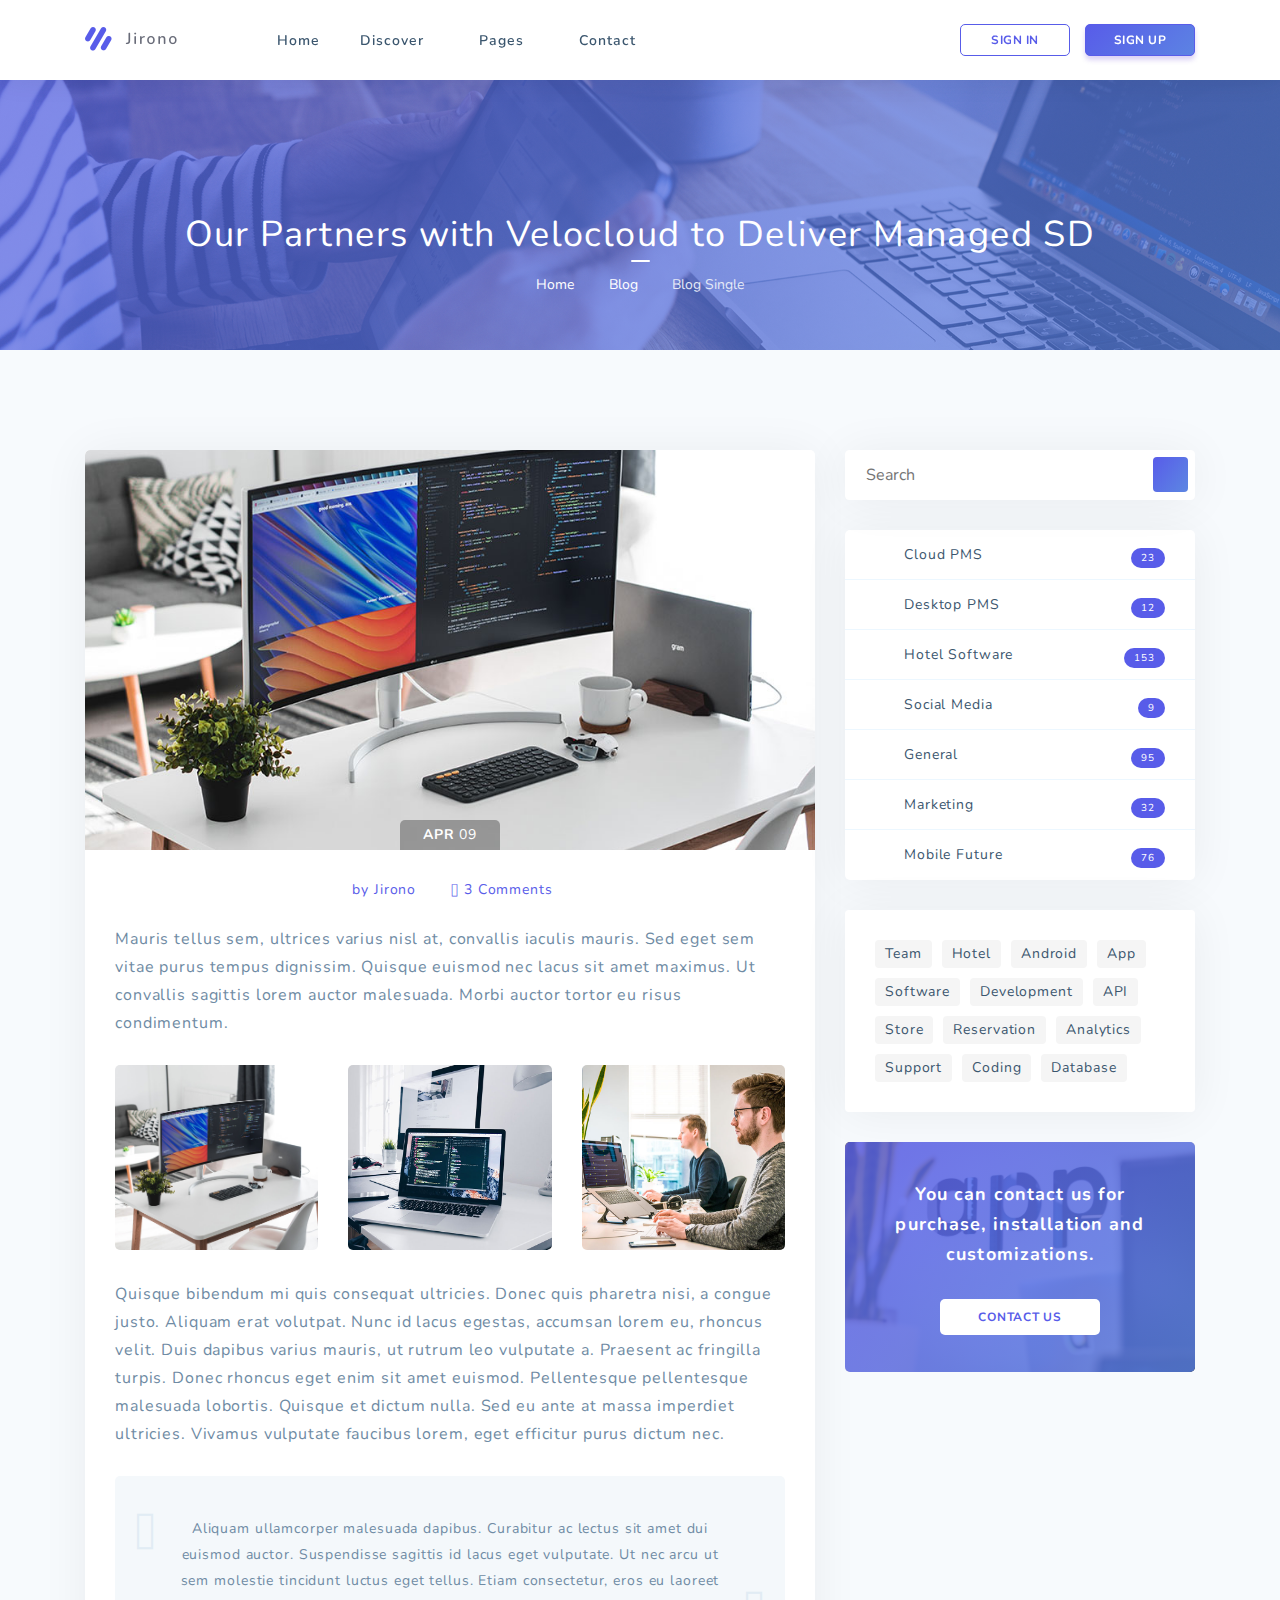
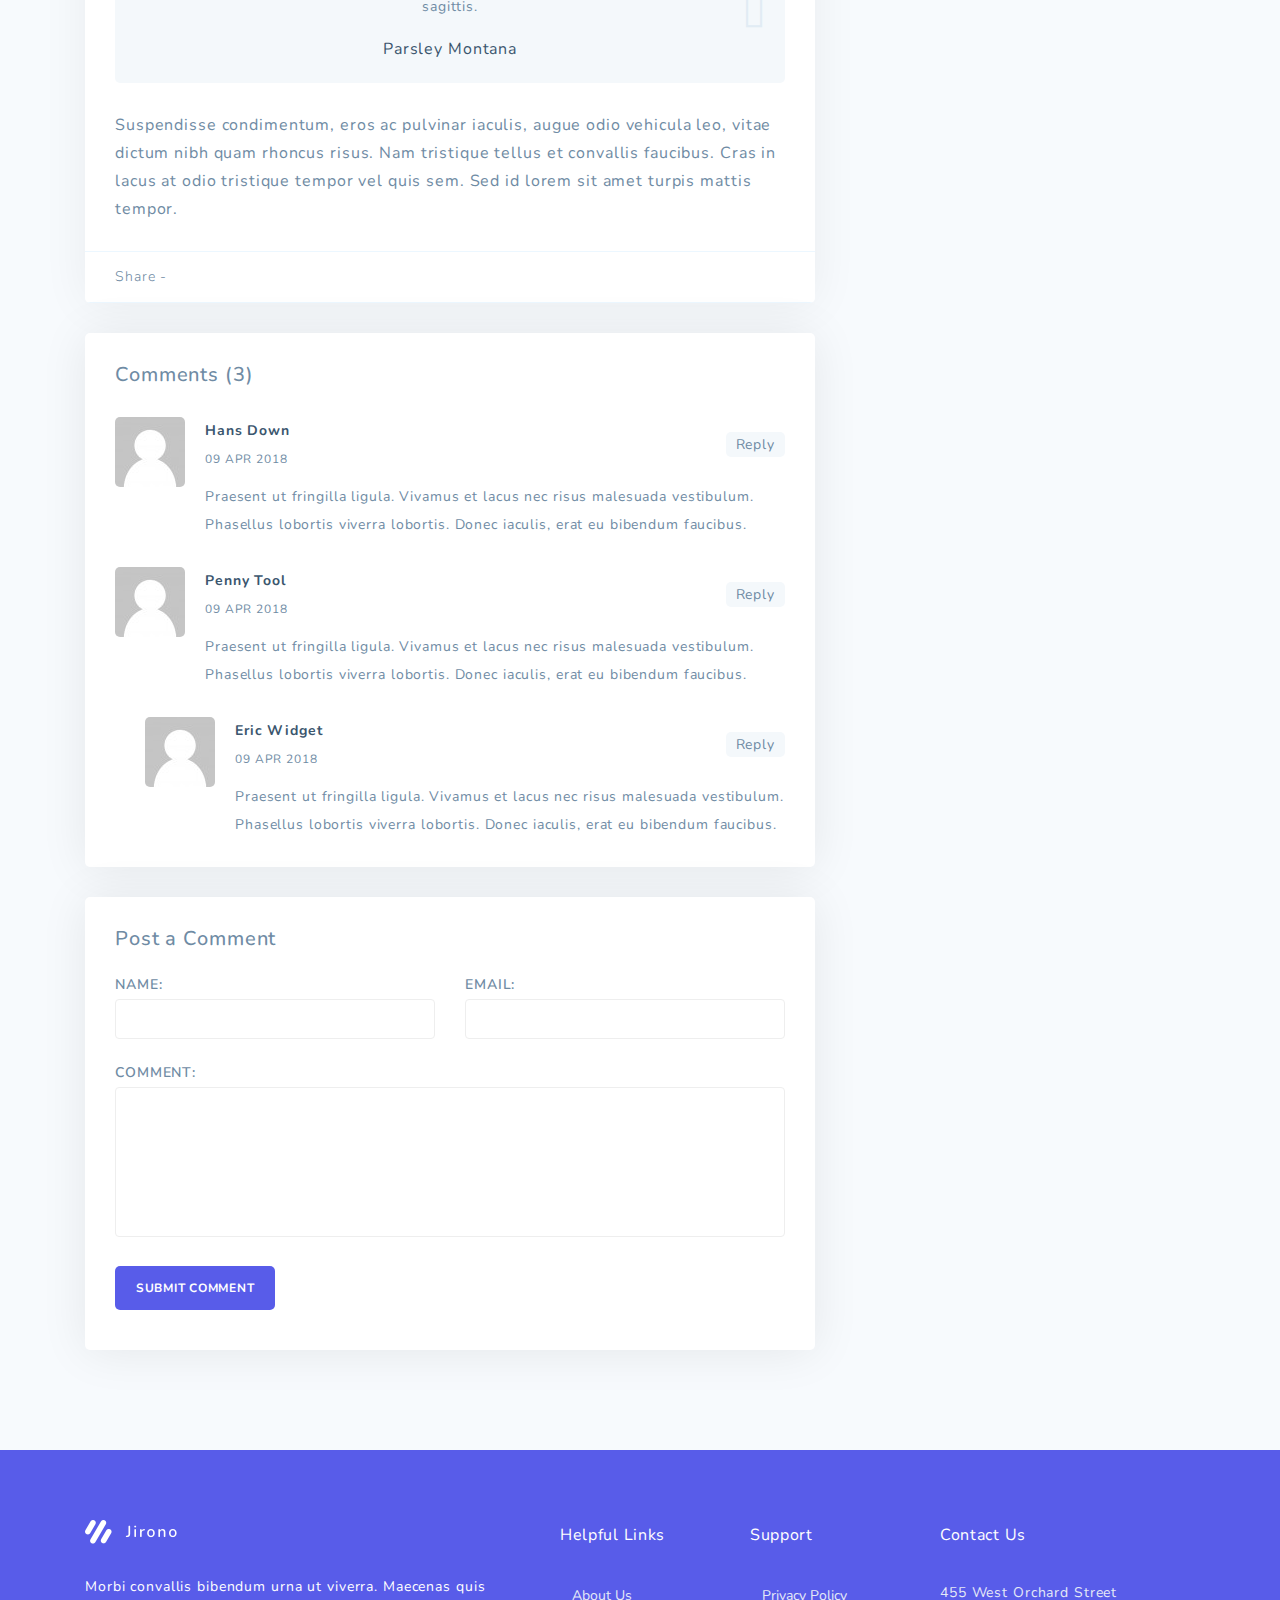
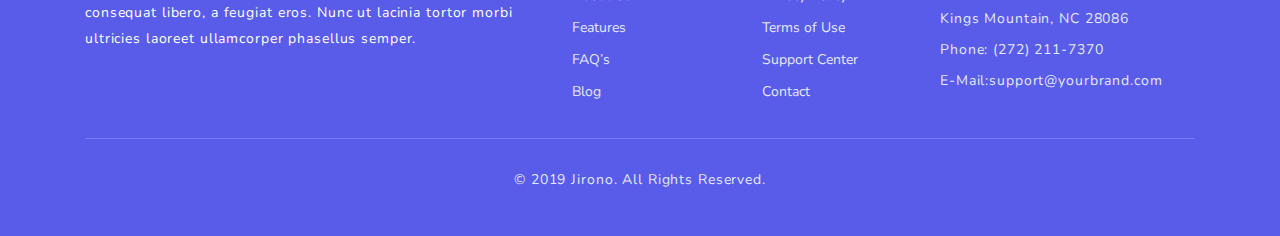
==== blue-blog-single.html @ 4f85d447 "some feauters completed" ====
<!DOCTYPE html>
<html lang="en">

<head>
    <meta charset="UTF-8">
    <meta http-equiv="X-UA-Compatible" content="IE=edge">
    <meta name="viewport" content="width=device-width, initial-scale=1">
    <title>Jirono - IT Solutions and Corporate Template</title>
    <link rel="icon" type="image/png" href="assets/images/head-icon.png">


    <!-- font-awesome -->
    <link rel="stylesheet" href="https://cdnjs.cloudflare.com/ajax/libs/font-awesome/6.2.0/css/all.min.css"
        integrity="sha512-xh6O/CkQoPOWDdYTDqeRdPCVd1SpvCA9XXcUnZS2FmJNp1coAFzvtCN9BmamE+4aHK8yyUHUSCcJHgXloTyT2A=="
        crossorigin="anonymous" referrerpolicy="no-referrer" />
    <!-- bootstrap -->
    <link rel="stylesheet" href="https://cdn.jsdelivr.net/npm/bootstrap@4.0.0/dist/css/bootstrap.min.css"
        integrity="sha384-Gn5384xqQ1aoWXA+058RXPxPg6fy4IWvTNh0E263XmFcJlSAwiGgFAW/dAiS6JXm" crossorigin="anonymous">
    <!-- mine css -->
    <link rel="stylesheet" href="./assets/css/blog-single.css">

</head>

<body>


    <!--  Header Area Start -->
    <header class="header-area header-white header-sticky">
        <div class="container">
            <div class="row">
                <div class="col-12">
                    <nav class="main-nav">
                        <a href="blue-index.html" class="logo">
                            <img src="assets/images/logo-blue.png">
                        </a>
                        <ul class="nav">
                            <li><a href="blue-index.html#welcome">Home</a></li>
                            <li class="submenu">
                                <a href="javascript:;">Discover</a>
                                <ul>
                                    <li><a href="blue-index.html#features">Features</a></li>
                                    <li><a href="blue-index.html#our-team">Our Team</a></li>
                                    <li><a href="blue-index.html#pricing-plans">Pricing Plans</a></li>
                                    <li><a href="blue-index.html#blog">Latests Blogs</a></li>
                                </ul>
                            </li>
                            <li class="submenu">
                                <a href="javascript:;">Pages</a>
                                <ul>
                                    <li><a href="blue-about.html">About Us</a></li>
                                    <li><a href="blue-features.html">Features</a></li>
                                    <li><a href="blue-faq.html">FAQ's</a></li>
                                    <li><a href="blue-blog.html">Blog</a></li>
                                </ul>
                            </li>
                            <li><a href="blue-contact.html">Contact</a></li>
                        </ul>
                        <a class="menu-trigger">
                            <span>Menu</span>
                        </a>
                        <ul class="header-buttons">
                            <li><a class="btn-nav-line" href="#">SIGN IN</a></li>
                            <li><a class="btn-nav-primary" href="#">SIGN UP</a></li>
                        </ul>

                    </nav>
                </div>
            </div>
        </div>
    </header>
    <!-- Header End -->

    <!-- page section start -->
    <section class="page">
        <div class="cover" data-image="assets/images/photos/parallax-cover.jpg"
            style="background-image: url(&quot;assets/images/photos/parallax-cover.jpg&quot;); background-size: cover; background-position: center center;">
            <div class="page-top">
                <div class="container">
                    <div class="row">
                        <div class="col-lg-12">
                            <h1>Our Partners with Velocloud to Deliver Managed SD</h1>
                        </div>
                        <div class="col-lg-12">
                            <ol class="breadcrumb">
                                <li><a href="blue-index.html">Home</a></li>
                                <li><a href="blue-blog.html">Blog</a></li>
                                <li class="active">Blog Single</li>
                            </ol>
                        </div>
                    </div>
                </div>
            </div>
        </div>

        <div class="page-bottom">
            <div class="container">
                <div class="row">
                    <div class="col-lg-8 col-md-12 col-sm-12">
                        <div class="blog-list">
                            <div class="row">
                                <div class="col-lg-12">
                                    <div class="blog-post-thumb big">
                                        <div class="img imgfix_top_container" style="overflow: hidden;">
                                            <div id="imgfix_wrapper_layer_0_0" class="imgfix_wrapper_layer"
                                                style="position: relative; padding: 0; margin: 0; width: 100%; height: 100%; overflow: hidden;">
                                                <img src="assets/images/photos/blog/1.jpg" class="imgfix_src_img"
                                                    style="opacity: 1;">
                                                <div class="date">
                                                    <strong>APR</strong>
                                                    <span>09</span>
                                                </div>
                                            </div>
                                        </div>
                                        <ul class="post-meta margin-bottom-20">
                                            <li><a href="#"><span class="icon fa fa-user"></span>by Jirono</a></li>
                                            <li><a href="#"><span class="icon fa fa-comment-o"></span>3 Comments </a>
                                            </li>
                                        </ul>
                                        <div class="text post-detail">
                                            <p>Mauris tellus sem, ultrices varius nisl at, convallis iaculis mauris. Sed
                                                eget sem vitae purus tempus dignissim. Quisque euismod nec lacus sit
                                                amet maximus. Ut convallis sagittis lorem auctor malesuada. Morbi auctor
                                                tortor eu risus condimentum.</p>

                                            <div class="row page-gallery-wrapper">
                                                <div class="col-lg-4 col-md-4 col-sm-12">
                                                    <a href="assets/images/photos/blog/1.jpg"
                                                        class="page-gallery imgfix_top_container"
                                                        title="Manage In One Place"
                                                        style="position: relative; overflow: hidden;">
                                                        <div id="imgfix_wrapper_layer_2_0" class="imgfix_wrapper_layer"
                                                            style="position: relative; padding: 0; margin: 0; width: 100%; height: 100%; overflow: hidden;">
                                                            <img src="assets/images/photos/blog/1.jpg"
                                                                class="imgfix_src_img" style="opacity: 1;">
                                                        </div>
                                                    </a>
                                                </div>
                                                <div class="col-lg-4 col-md-4 col-sm-12">
                                                    <a href="assets/images/photos/blog/2.jpg"
                                                        class="page-gallery imgfix_top_container"
                                                        title="Manage In One Place"
                                                        style="position: relative; overflow: hidden;">
                                                        <div id="imgfix_wrapper_layer_2_1" class="imgfix_wrapper_layer"
                                                            style="position: relative; padding: 0; margin: 0; width: 100%; height: 100%; overflow: hidden;">
                                                            <img src="assets/images/photos/blog/2.jpg"
                                                                class="imgfix_src_img" style="opacity: 1;">
                                                        </div>
                                                    </a>
                                                </div>
                                                <div class="col-lg-4 col-md-4 col-sm-12">
                                                    <a href="assets/images/photos/blog/3.jpg"
                                                        class="page-gallery imgfix_top_container"
                                                        title="Manage In One Place"
                                                        style="position: relative; overflow: hidden;">
                                                        <div id="imgfix_wrapper_layer_2_2" class="imgfix_wrapper_layer"
                                                            style="position: relative; padding: 0; margin: 0; width: 100%; height: 100%; overflow: hidden;">
                                                            <img src="assets/images/photos/blog/3.jpg"
                                                                class="imgfix_src_img" style="opacity: 1;">
                                                        </div>
                                                    </a>
                                                </div>
                                            </div>
                                            <p>Quisque bibendum mi quis consequat ultricies. Donec quis pharetra nisi, a
                                                congue justo. Aliquam erat volutpat. Nunc id lacus egestas, accumsan
                                                lorem eu, rhoncus velit. Duis dapibus varius mauris, ut rutrum leo
                                                vulputate a. Praesent ac fringilla turpis. Donec rhoncus eget enim sit
                                                amet euismod. Pellentesque pellentesque malesuada lobortis. Quisque et
                                                dictum nulla. Sed eu ante at massa imperdiet ultricies. Vivamus
                                                vulputate faucibus lorem, eget efficitur purus dictum nec.</p>
                                            <blockquote>
                                                <div class="text">
                                                    <p>Aliquam ullamcorper malesuada dapibus. Curabitur ac lectus sit
                                                        amet dui euismod auctor. Suspendisse sagittis id lacus eget
                                                        vulputate. Ut nec arcu ut sem molestie tincidunt luctus eget
                                                        tellus. Etiam consectetur, eros eu laoreet sagittis.</p>
                                                </div>
                                                <div class="author">Parsley Montana</div>
                                            </blockquote>
                                            <p>Suspendisse condimentum, eros ac pulvinar iaculis, augue odio vehicula
                                                leo, vitae dictum nibh quam rhoncus risus. Nam tristique tellus et
                                                convallis faucibus. Cras in lacus at odio tristique tempor vel quis sem.
                                                Sed id lorem sit amet turpis mattis tempor.</p>
                                        </div>

                                        <div class="post-footer">
                                            <span>Share - </span>
                                            <ul class="share">
                                                <li><a href="#"><i class="fa-brands fa-facebook-f"></i></a></li>
                                                <li><a href="#"><i class="fa-brands fa-twitter"></i></a></li>
                                                <li><a href="#"><i class="fa-brands fa-linkedin-in"></i></a></li>
                                                <li><a href="#"><i class="fa-brands fa-github"></i></a></li>
                                            </ul>
                                        </div>
                                    </div>
                                </div>

                                <div class="col-lg-12">
                                    <div class="section-comments">
                                        <h5 class="margin-bottom-30" id="comments-count">Comments (3)</h5>
                                        <ul id="comments-parnet">
                                            <li>
                                                <div class="avatar">
                                                    <img src="assets/images/photos/comment-avatar.png">
                                                </div>
                                                <div class="comment-content">
                                                    <div class="comment-by">
                                                        <strong>Hans Down</strong>
                                                        <span>09 APR 2018</span>
                                                        <a href="#" class="btn-reply"><i class="fa fa-reply"></i>
                                                            Reply</a>
                                                    </div>
                                                    <p>Praesent ut fringilla ligula. Vivamus et lacus nec risus
                                                        malesuada vestibulum. Phasellus lobortis viverra lobortis. Donec
                                                        iaculis, erat eu bibendum faucibus.</p>
                                                </div>
                                            </li>
                                            <li>
                                                <div class="avatar">
                                                    <img src="assets/images/photos/comment-avatar.png">
                                                </div>
                                                <div class="comment-content">
                                                    <div class="comment-by">
                                                        <strong>Penny Tool</strong>
                                                        <span>09 APR 2018</span>
                                                        <a href="#" class="btn-reply"><i class="fa fa-reply"></i>
                                                            Reply</a>
                                                    </div>
                                                    <p>Praesent ut fringilla ligula. Vivamus et lacus nec risus
                                                        malesuada vestibulum. Phasellus lobortis viverra lobortis. Donec
                                                        iaculis, erat eu bibendum faucibus.</p>
                                                </div>
                                                <ul>
                                                    <li>
                                                        <div class="avatar">
                                                            <img src="assets/images/photos/comment-avatar.png">
                                                        </div>
                                                        <div class="comment-content">
                                                            <div class="comment-by">
                                                                <strong>Eric Widget</strong>
                                                                <span>09 APR 2018</span>
                                                                <a href="#" class="btn-reply"><i
                                                                        class="fa fa-reply"></i> Reply</a>
                                                            </div>
                                                            <p>Praesent ut fringilla ligula. Vivamus et lacus nec risus
                                                                malesuada vestibulum. Phasellus lobortis viverra
                                                                lobortis. Donec iaculis, erat eu bibendum faucibus.</p>
                                                        </div>
                                                    </li>
                                                </ul>
                                            </li>
                                        </ul>
                                    </div>
                                </div>
                                <div class="col-lg-12">
                                    <div class="post-comment">
                                        <h5 class="margin-bottom-20">Post a Comment</h5>
                                        <div class="comment-form">
                                            <form>
                                                <div class="row">
                                                    <div class="col-lg-6 col-md-6 col-sm-12">
                                                        <div class="form-item">
                                                            <label for="f1">Name:</label>
                                                            <input type="text" id="f1">
                                                        </div>
                                                    </div>
                                                    <div class="col-lg-6 col-md-6 col-sm-12">
                                                        <div class="form-item">
                                                            <label for="f2">Email:</label>
                                                            <input type="text" id="f2">
                                                        </div>
                                                    </div>
                                                    <div class="col-lg-12">
                                                        <div class="form-item">
                                                            <label for="f3">Comment:</label>
                                                            <textarea id="f3"></textarea>
                                                        </div>
                                                    </div>
                                                    <div class="col-lg-12">
                                                        <button class="btn-primary-line" id="submit-comment">Submit
                                                            Comment</button>
                                                    </div>
                                                </div>
                                            </form>
                                        </div>
                                    </div>
                                </div>
                            </div>
                        </div>
                    </div>
                    <div class="col-lg-4 col-md-12 col-sm-12">
                        <aside class="default-aside">
                            <div class="sidebar">
                                <div class="search-widget">
                                    <div class="search">
                                        <form>
                                            <input type="text" placeholder="Search">
                                            <button type="submit"><i class="fa fa-search"></i></button>
                                        </form>
                                    </div>
                                </div>
                                <ul>
                                    <li><a href="#">Cloud PMS <span>23</span></a></li>
                                    <li><a href="#">Desktop PMS <span>12</span></a></li>
                                    <li><a href="#">Hotel Software <span>153</span></a></li>
                                    <li><a href="#">Social Media <span>9</span></a></li>
                                    <li><a href="#">General <span>95</span></a></li>
                                    <li><a href="#">Marketing <span>32</span></a></li>
                                    <li><a href="#">Mobile Future <span>76</span></a></li>
                                </ul>

                                <div class="widget-tags">
                                    <a href="#">Team</a>
                                    <a href="#">Hotel</a>
                                    <a href="#">Android</a>
                                    <a href="#">App</a>
                                    <a href="#">Software</a>
                                    <a href="#">Development</a>
                                    <a href="#">API</a>
                                    <a href="#">Store</a>
                                    <a href="#">Reservation</a>
                                    <a href="#">Analytics</a>
                                    <a href="#">Support</a>
                                    <a href="#">Coding</a>
                                    <a href="#">Database</a>
                                </div>

                                <div class="box imgfix_top_container" style="overflow: hidden;">
                                    <div id="imgfix_wrapper_layer_1_0" class="imgfix_wrapper_layer"
                                        style="position: relative; padding: 0; margin: 0; width: 100%; height: 100%; overflow: hidden;">
                                        <img src="assets/images/photos/about/1.jpg" class="imgfix_src_img"
                                            style="opacity: 1;">
                                        <div class="hovered align-self-center">
                                            <p>You can contact us for purchase, installation and customizations. </p>
                                            <a href="#" class="btn-white-line">Contact Us</a>
                                        </div>
                                    </div>
                                </div>
                            </div>
                        </aside>
                    </div>
                </div>
            </div>
        </div>
    </section>
    <!-- page section end -->



    <!-- Footer Start -->
    <footer>
        <div class="container">
            <div class="row">
                <div class="col-lg-5 col-md-12 col-sm-12">
                    <img src="assets/images/logo-white.png" class="logo">
                    <div class="text">Morbi convallis bibendum urna ut viverra. Maecenas quis consequat libero, a
                        feugiat eros. Nunc ut lacinia tortor morbi ultricies laoreet ullamcorper phasellus semper.</div>
                </div>
                <div class="col-lg-2 col-md-4 col-sm-6 col-6">
                    <h5>Helpful Links</h5>
                    <ul class="footer-nav">
                        <li><a href="#"><i class="fa fa-angle-right"></i><span>About Us</span></a></li>
                        <li><a href="#"><i class="fa fa-angle-right"></i><span>Features</span></a></li>
                        <li><a href="#"><i class="fa fa-angle-right"></i><span>FAQ’s</span></a></li>
                        <li><a href="#"><i class="fa fa-angle-right"></i><span>Blog</span></a></li>
                    </ul>
                </div>
                <div class="col-lg-2 col-md-4 col-sm-6 col-6">
                    <h5>Support</h5>
                    <ul class="footer-nav">
                        <li><a href="#"><i class="fa fa-angle-right"></i><span>Privacy Policy</span></a></li>
                        <li><a href="#"><i class="fa fa-angle-right"></i><span>Terms of Use</span></a></li>
                        <li><a href="#"><i class="fa fa-angle-right"></i><span>Support Center</span></a></li>
                        <li><a href="#"><i class="fa fa-angle-right"></i><span>Contact</span></a></li>
                    </ul>
                </div>
                <div class="col-lg-3 col-md-4 col-sm-12">
                    <h5>Contact Us</h5>
                    <div class="address">
                        <p>455 West Orchard Street<br>Kings Mountain, NC 28086</p>
                        <p>Phone: (272) 211-7370</p>
                        <p><span>E-Mail:</span><a href="#">support@yourbrand.com</a></p>
                        <ul class="social">
                            <li><a href="#"><i class="fa-brands fa-square-facebook"></i></a></li>
                            <li><a href="#"><i class="fa-brands fa-square-twitter"></i></a></li>
                            <li><a href="#"><i class="fa-brands fa-linkedin"></i></a></li>
                            <li><a href="#"><i class="fa-brands fa-square-google-plus"></i></a></li>
                            <li><a href="#"><i class="fa-brands fa-square-github"></i></a></li>
                        </ul>
                    </div>
                </div>
            </div>
            <div class="row">
                <div class="col-lg-12">
                    <p class="copyright">© 2019 Jirono. All Rights Reserved.</p>
                </div>
            </div>
        </div>
    </footer>
    <!--  Footer End  -->




    <!-- scripts -->
    <script src="https://code.jquery.com/jquery-3.6.1.min.js"
        integrity="sha256-o88AwQnZB+VDvE9tvIXrMQaPlFFSUTR+nldQm1LuPXQ=" crossorigin="anonymous"></script>
    <script src="./assets/js/blog.js"></script>
</body>

</html>
---- assets/css/blog-single.css ----
@import url("https://fonts.googleapis.com/css?family=Nunito:300,400,600,700&subset=latin-ext");
#imgfix_wrapper_layer_0_0 .imgfix_src_img {
  left: -999999px;
  right: -999999px;
  top: -999999px;
  bottom: -999999px;
  z-index: 0;
  width: 731px;
  height: 706px;
  max-width: auto !important;
  min-width: auto !important;
  position: absolute;
  margin: auto;
  -webkit-transition: all 0.4s;
  transition: all 0.4s;
  -webkit-transform: scale(1);
  transform: scale(1);
}

#imgfix_wrapper_layer_0_0:hover .imgfix_src_img {
  -webkit-transform: scale(1);
  transform: scale(1);
}

#imgfix_wrapper_layer_1_0 .imgfix_src_img {
  left: -999999px;
  right: -999999px;
  top: -999999px;
  bottom: -999999px;
  z-index: 0;
  width: 351px;
  height: 234px;
  max-width: auto !important;
  min-width: auto !important;
  position: absolute;
  margin: auto;
  -webkit-transition: all 0.4s;
  transition: all 0.4s;
  -webkit-transform: scale(1);
  transform: scale(1);
}

#imgfix_wrapper_layer_1_0:hover .imgfix_src_img {
  -webkit-transform: scale(1);
  transform: scale(1);
}

#imgfix_wrapper_layer_2_0 .imgfix_src_img {
  left: -999999px;
  right: -999999px;
  top: -999999px;
  bottom: -999999px;
  z-index: 0;
  width: 204px;
  height: 196px;
  max-width: auto !important;
  min-width: auto !important;
  position: absolute;
  margin: auto;
  -webkit-transition: all 0.4s;
  transition: all 0.4s;
  -webkit-transform: scale(1);
  transform: scale(1);
}

#imgfix_wrapper_layer_2_0:hover .imgfix_src_img {
  -webkit-transform: scale(1.1);
  transform: scale(1.1);
}

#imgfix_wrapper_layer_2_1 .imgfix_src_img {
  left: -999999px;
  right: -999999px;
  top: -999999px;
  bottom: -999999px;
  z-index: 0;
  width: 272px;
  height: 186px;
  max-width: auto !important;
  min-width: auto !important;
  position: absolute;
  margin: auto;
  -webkit-transition: all 0.4s;
  transition: all 0.4s;
  -webkit-transform: scale(1);
  transform: scale(1);
}

#imgfix_wrapper_layer_2_1:hover .imgfix_src_img {
  -webkit-transform: scale(1.1);
  transform: scale(1.1);
}

#imgfix_wrapper_layer_2_2 .imgfix_src_img {
  left: -999999px;
  right: -999999px;
  top: -999999px;
  bottom: -999999px;
  z-index: 0;
  width: 272px;
  height: 186px;
  max-width: auto !important;
  min-width: auto !important;
  position: absolute;
  margin: auto;
  -webkit-transition: all 0.4s;
  transition: all 0.4s;
  -webkit-transform: scale(1);
  transform: scale(1);
}

#imgfix_wrapper_layer_2_2:hover .imgfix_src_img {
  -webkit-transform: scale(1.1);
  transform: scale(1.1);
}

* {
  margin: 0;
  padding: 0;
  border: 0;
  outline: 0;
}

.clearfix:after {
  content: ".";
  display: block;
  clear: both;
  visibility: hidden;
  line-height: 0;
  height: 0;
}

.clearfix {
  display: inline-block;
}

html[xmlns] .clearfix {
  display: block;
}

* html .clearfix {
  height: 1%;
}

ul,
li {
  padding: 0;
  margin: 0;
  list-style: none;
}

header,
nav,
section,
article,
aside,
footer,
hgroup {
  display: block;
}

* {
  -webkit-box-sizing: border-box;
          box-sizing: border-box;
}

html,
body {
  font-family: "Nunito", sans-serif;
  font-weight: 400;
  background-color: #fff;
  font-size: 16px;
  -ms-text-size-adjust: 100%;
  -webkit-font-smoothing: antialiased;
  -moz-osx-font-smoothing: grayscale;
}

a {
  text-decoration: none !important;
}

h1,
h2,
h3,
h4,
h5,
h6 {
  margin-top: 0px;
  margin-bottom: 0px;
}

ul {
  margin-bottom: 0px;
}

html,
body {
  background: #fff;
  color: #6F8BA4;
  font-family: "Nunito", sans-serif;
}

::-moz-selection {
  background: #585CE9;
  color: #fff;
}

::selection {
  background: #585CE9;
  color: #fff;
}

::-moz-selection {
  background: #585CE9;
  color: #fff;
}

.section {
  padding-top: 100px;
  padding-bottom: 70px;
}

.section.colored {
  background: #F7FAFD;
}

.section.white {
  background: #fff;
}

.white-bg {
  background: #fff;
}

.left-heading.light .section-title {
  color: #ffffff;
}

.left-heading .section-title {
  font-weight: 400;
  font-size: 28px;
  color: #3B566E;
  letter-spacing: 1.75px;
  height: 45px;
  margin-bottom: 10px;
  position: relative;
}

.center-heading {
  text-align: center;
}

.center-heading .section-title {
  font-weight: 400;
  font-size: 28px;
  color: #3B566E;
  letter-spacing: 1.75px;
  line-height: 38px;
  margin-bottom: 20px;
}

.center-heading.colored .section-title {
  color: #ffffff;
}

.center-text {
  text-align: center;
  font-weight: 400;
  font-size: 16px;
  color: #6F8BA4;
  line-height: 28px;
  letter-spacing: 1px;
  margin-bottom: 50px;
}

.center-text.colored {
  color: #E5E9F7;
}

.center-text p {
  margin-bottom: 30px;
}

.left-text {
  font-weight: 400;
  font-size: 16px;
  color: #6F8BA4;
  line-height: 28px;
  letter-spacing: 1px;
}

.left-text.light {
  color: #E5E9F7;
}

.left-text p {
  margin-bottom: 30px;
}

.left-text p.dark {
  color: #3B566E;
}

.padding-bottom-top-60 {
  padding-top: 60px !important;
  padding-bottom: 60px !important;
}

.padding-bottom-80 {
  padding-bottom: 80px !important;
}

.border-bottom {
  border-bottom: 1px solid #F5F5F5 !important;
}

.align-self-center {
  -ms-flex-item-align: center !important;
  -ms-grid-row-align: center !important;
      align-self: center !important;
}

.align-self-bottom {
  -ms-flex-item-align: flex-end !important;
  align-self: flex-end !important;
}

.btn-primary-line {
  width: 160px;
  margin: auto;
  display: inline-block;
  height: 44px;
  line-height: 44px;
  text-align: center;
  border: none;
  border-radius: 5px;
  background: #585CE9;
  margin-bottom: 40px;
  font-weight: 700;
  font-size: 12px;
  color: #fff;
  letter-spacing: 0.75px;
  text-transform: uppercase;
  -webkit-transition: all 0.3s ease 0s;
  transition: all 0.3s ease 0s;
  outline: none !important;
  cursor: pointer;
  position: relative;
}

.btn-primary-line:hover {
  background: #4146e6;
  color: #fff;
}

.btn-white-line {
  width: 160px;
  margin: auto;
  display: inline-block;
  height: 44px;
  line-height: 45px;
  text-align: center;
  border-radius: 5px;
  background: #fff;
  margin-bottom: 40px;
  font-weight: 700;
  font-size: 12px;
  color: #585CE9;
  letter-spacing: 0.75px;
  text-transform: uppercase;
  -webkit-transition: all 0.3s ease 0s;
  transition: all 0.3s ease 0s;
  outline: none !important;
  cursor: pointer;
  position: relative;
}

.btn-white-line:hover {
  background: #F7FAFD;
}

.btn-home {
  width: 100%;
  margin: auto;
  display: inline-block;
  height: 40px;
  line-height: 40px;
  -webkit-box-shadow: 0 2px 48px 0 rgba(0, 0, 0, 0.08);
          box-shadow: 0 2px 48px 0 rgba(0, 0, 0, 0.08);
  border-radius: 5px;
  background: #fff;
  margin-bottom: 20px;
  font-weight: 400;
  font-size: 14px;
  letter-spacing: 0.88px;
  outline: none !important;
  cursor: pointer;
  position: relative;
  overflow: hidden;
}

.btn-home:after {
  content: '';
  position: absolute;
  width: 150px;
  height: 100px;
  left: -70px;
  top: 0px;
  background: #F7FAFD;
  -webkit-transform: rotate(60deg);
          transform: rotate(60deg);
  -webkit-transition: all 0.3s ease 0s;
  transition: all 0.3s ease 0s;
}

.btn-home i {
  margin-left: 22px;
  margin-right: 32px;
  position: relative;
  z-index: 2;
  -webkit-transition: all 0.3s ease 0s;
  transition: all 0.3s ease 0s;
  color: #3B566E;
}

.btn-home span {
  position: relative;
  z-index: 2;
  -webkit-transition: all 0.3s ease 0s;
  transition: all 0.3s ease 0s;
  color: #3B566E;
}

.btn-home:hover i,
.btn-home.active i {
  color: #fff;
  margin-left: 25px;
  margin-right: 37px;
}

.btn-home:hover:after,
.btn-home.active:after {
  height: 120px;
  background: #585CE9;
}

.padding-top-0 {
  padding-top: 0px !important;
}

.padding-bottom-0 {
  padding-bottom: 0px !important;
}

.padding-bottom-30 {
  padding-bottom: 30px !important;
}

.padding-top-80 {
  padding-top: 80px !important;
}

.margin-bottom-0 {
  margin-bottom: 0px !important;
}

.margin-bottom-30 {
  margin-bottom: 30px !important;
}

.margin-top-30 {
  margin-top: 30px !important;
}

.margin-bottom-20 {
  margin-bottom: 20px !important;
}

.margin-bottom-10 {
  margin-bottom: 10px !important;
}

.margin-bottom-60 {
  margin-bottom: 60px !important;
}

.margin-bottom-70 {
  margin-bottom: 70px !important;
}

.margin-bottom-80 {
  margin-bottom: 80px !important;
}

.margin-bottom-100 {
  margin-bottom: 100px !important;
}

blockquote {
  margin-bottom: 28px;
  padding: 20px;
  padding-top: 40px;
  border-radius: 5px;
  background: #F4F8FB;
  overflow: hidden;
}

blockquote .text {
  position: relative;
  text-align: center;
}

blockquote .text p {
  position: relative;
  width: 100%;
  z-index: 2;
  margin-bottom: 10px !important;
}

blockquote .text:before {
  content: "\f10d";
  position: absolute;
  left: 0px;
  top: 0px;
  z-index: 1;
  font-size: 40px;
  color: #e1ecf4;
}

blockquote .text:after {
  content: "\f10e";
  position: absolute;
  right: 0px;
  bottom: 0px;
  z-index: 1;
  font-size: 40px;
  color: #e1ecf4;
}

blockquote .author {
  color: #3B566E;
  text-align: center;
}

.page-gallery {
  height: 185px;
  display: block;
  overflow: hidden;
  border-radius: 5px;
  margin-bottom: 30px;
}

@media (max-width: 991px) {
  html,
  body {
    overflow-x: hidden;
  }
  .mobile-bottom-fix {
    margin-bottom: 30px;
  }
  .mobile-bottom-fix-big {
    margin-bottom: 60px;
  }
}

@media (max-width: 768px) {
  .page-gallery {
    height: 150px;
  }
  .btn-home {
    margin-bottom: 10px;
  }
}

.header-area {
  position: fixed;
  top: 0px;
  left: 0px;
  right: 0px;
  z-index: 100;
  height: 100px;
  -webkit-transition: all 0.3s ease 0s;
  transition: all 0.3s ease 0s;
}

.header-area .main-nav .logo {
  float: left;
  margin-top: 34px;
  -webkit-transition: all 0.3s ease 0s;
  transition: all 0.3s ease 0s;
}

.header-area .main-nav .logo img {
  -webkit-transition: all 0.3s ease 0s;
  transition: all 0.3s ease 0s;
}

.header-area .main-nav .nav {
  float: left;
  margin-top: 27px;
  margin-left: 80px;
  -webkit-transition: all 0.3s ease 0s;
  transition: all 0.3s ease 0s;
}

.header-area .main-nav .nav li {
  padding-left: 20px;
  padding-right: 20px;
}

.header-area .main-nav .nav li:last-child {
  padding-right: 0px;
}

.header-area .main-nav .nav li a {
  display: block;
  font-weight: 600;
  font-size: 14px;
  color: #6F8BA4;
  -webkit-transition: all 0.3s ease 0s;
  transition: all 0.3s ease 0s;
  height: 40px;
  line-height: 40px;
  border: transparent;
  letter-spacing: 1px;
}

.header-area .main-nav .nav li a:hover {
  color: #6F8BA4;
}

.header-area .main-nav .nav li.submenu {
  position: relative;
  padding-right: 35px;
}

.header-area .main-nav .nav li.submenu:after {
  font-family: FontAwesome;
  content: "\f107";
  font-size: 12px;
  color: #6F8BA4;
  position: absolute;
  right: 18px;
  top: 12px;
}

.header-area .main-nav .nav li.submenu ul {
  position: absolute;
  width: 200px;
  -webkit-box-shadow: 0 2px 28px 0 rgba(0, 0, 0, 0.06);
          box-shadow: 0 2px 28px 0 rgba(0, 0, 0, 0.06);
  border-radius: 5px;
  overflow: hidden;
  top: 40px;
  opacity: 0;
  -webkit-transform: translateY(-2em);
          transform: translateY(-2em);
  visibility: hidden;
  z-index: -1;
  -webkit-transition: all 0.3s ease-in-out 0s, visibility 0s linear 0.3s, z-index 0s linear 0.01s;
  transition: all 0.3s ease-in-out 0s, visibility 0s linear 0.3s, z-index 0s linear 0.01s;
}

.header-area .main-nav .nav li.submenu ul li {
  margin-left: 0px;
  padding-left: 0px;
  padding-right: 0px;
}

.header-area .main-nav .nav li.submenu ul li a {
  display: block;
  background: #fff;
  color: #3B566E;
  padding-left: 20px;
  height: 40px;
  line-height: 40px;
  -webkit-transition: all 0.3s ease 0s;
  transition: all 0.3s ease 0s;
  position: relative;
  font-size: 13px;
  border-bottom: 1px solid #f5f5f5;
}

.header-area .main-nav .nav li.submenu ul li a:before {
  content: '';
  position: absolute;
  width: 0px;
  height: 40px;
  left: 0px;
  top: 0px;
  bottom: 0px;
  -webkit-transition: all 0.3s ease 0s;
  transition: all 0.3s ease 0s;
  background: #585CE9;
}

.header-area .main-nav .nav li.submenu ul li a:hover {
  background: #f5f5f5;
  padding-left: 25px;
}

.header-area .main-nav .nav li.submenu ul li a:hover:before {
  width: 3px;
}

.header-area .main-nav .nav li.submenu:hover ul {
  visibility: visible;
  opacity: 1;
  z-index: 1;
  -webkit-transform: translateY(0%);
          transform: translateY(0%);
  -webkit-transition-delay: 0s, 0s, 0.3s;
          transition-delay: 0s, 0s, 0.3s;
}

.header-area .main-nav .menu-trigger {
  cursor: pointer;
  display: block;
  position: absolute;
  top: 23px;
  width: 32px;
  height: 40px;
  text-indent: -9999em;
  z-index: 99;
  right: 40px;
  display: none;
}

.header-area .main-nav .menu-trigger span,
.header-area .main-nav .menu-trigger span:before,
.header-area .main-nav .menu-trigger span:after {
  -webkit-transition: all 0.4s;
  transition: all 0.4s;
  background-color: #3B566E;
  display: block;
  position: absolute;
  width: 30px;
  height: 2px;
  left: 0;
}

.header-area .main-nav .menu-trigger span:before,
.header-area .main-nav .menu-trigger span:after {
  -webkit-transition: all 0.4s;
  transition: all 0.4s;
  background-color: #3B566E;
  display: block;
  position: absolute;
  width: 30px;
  height: 2px;
  left: 0;
  width: 75%;
}

.header-area .main-nav .menu-trigger span:before,
.header-area .main-nav .menu-trigger span:after {
  content: "";
}

.header-area .main-nav .menu-trigger span {
  top: 16px;
}

.header-area .main-nav .menu-trigger span:before {
  -webkit-transform-origin: 33% 100%;
  transform-origin: 33% 100%;
  top: -10px;
  z-index: 10;
}

.header-area .main-nav .menu-trigger span:after {
  -webkit-transform-origin: 33% 0;
  transform-origin: 33% 0;
  top: 10px;
}

.header-area .main-nav .menu-trigger.active span,
.header-area .main-nav .menu-trigger.active span:before,
.header-area .main-nav .menu-trigger.active span:after {
  background-color: transparent;
  width: 100%;
}

.header-area .main-nav .menu-trigger.active span:before {
  -webkit-transform: translateY(6px) translateX(1px) rotate(45deg);
  transform: translateY(6px) translateX(1px) rotate(45deg);
  background-color: #3B566E;
}

.header-area .main-nav .menu-trigger.active span:after {
  -webkit-transform: translateY(-6px) translateX(1px) rotate(-45deg);
  transform: translateY(-6px) translateX(1px) rotate(-45deg);
  background-color: #3B566E;
}

.header-area .main-nav .header-buttons {
  float: right;
}

.header-area .main-nav .header-buttons li {
  float: left;
}

.header-area .main-nav .header-buttons li .btn-nav-line {
  padding-left: 25px;
  padding-right: 25px;
  border: 1px solid #585CE9;
  border-radius: 5px;
  display: inline-block;
  height: 32px;
  margin-top: 5px;
  line-height: 31px;
  letter-spacing: 0.5px;
  background: none;
  color: #585CE9;
  position: relative;
  overflow: hidden;
  margin-top: 32px;
  font-weight: 700;
  font-size: 12px;
  -webkit-transition: all 0.3s ease 0s;
  transition: all 0.3s ease 0s;
  min-width: 110px;
  text-align: center;
}

.header-area .main-nav .header-buttons li .btn-nav-line:hover {
  background: #585CE9;
  color: #fff;
}

.header-area .main-nav .header-buttons li .btn-nav-primary {
  padding-left: 25px;
  padding-right: 25px;
  border: 1px solid #585CE9;
  border-radius: 5px;
  display: inline-block;
  height: 32px;
  margin-top: 5px;
  line-height: 31px;
  letter-spacing: 0.5px;
  background: #585CE9;
  color: #fff;
  position: relative;
  overflow: hidden;
  margin-left: 15px;
  margin-top: 32px;
  font-weight: 700;
  font-size: 12px;
  -webkit-transition: all 0.3s ease 0s;
  transition: all 0.3s ease 0s;
  min-width: 110px;
  text-align: center;
}

.header-area .main-nav .header-buttons li .btn-nav-primary:hover {
  background: #fff;
  color: #585CE9;
}

.header-area.header-sticky {
  background: #fff;
  height: 80px;
  -webkit-box-shadow: 0 2px 28px 0 rgba(0, 0, 0, 0.06);
          box-shadow: 0 2px 28px 0 rgba(0, 0, 0, 0.06);
}

.header-area.header-sticky .logo {
  margin-top: 26px;
}

.header-area.header-sticky .nav {
  margin-top: 21px !important;
}

.header-area.header-sticky .nav li a {
  color: #3B566E;
}

.header-area.header-sticky .nav li a:hover {
  color: #585CE9;
}

.header-area.header-sticky .nav li.submenu {
  position: relative;
}

.header-area.header-sticky .nav li.submenu:after {
  color: #3B566E;
}

.header-area.header-sticky .header-buttons {
  float: right;
}

.header-area.header-sticky .header-buttons li {
  float: left;
}

.header-area.header-sticky .header-buttons li .btn-nav-line {
  border: 1px solid #585CE9;
  color: #585CE9;
  margin-top: 24px;
}

.header-area.header-sticky .header-buttons li .btn-nav-line:hover {
  background-image: linear-gradient(135deg, #585CE9 0%, #5C83E3 100%);
  color: #fff;
}

.header-area.header-sticky .header-buttons li .btn-nav-primary {
  background-image: linear-gradient(135deg, #585CE9 0%, #5C83E3 100%);
  color: #fff;
  margin-top: 24px;
  border: 1px solid #585CE9;
  -webkit-box-shadow: 0 4px 5px 0 rgba(103, 67, 213, 0.24);
          box-shadow: 0 4px 5px 0 rgba(103, 67, 213, 0.24);
}

.header-area.header-sticky .header-buttons li .btn-nav-primary:hover {
  border: 1px solid #585CE9;
  background: #fff;
  color: #585CE9;
}

.header-area.header-white {
  background: #fff;
  height: 80px;
  -webkit-box-shadow: 0 2px 28px 0 rgba(0, 0, 0, 0.06);
          box-shadow: 0 2px 28px 0 rgba(0, 0, 0, 0.06);
}

.header-area.header-white .logo {
  margin-top: 26px;
}

.header-area.header-white .nav {
  margin-top: 21px !important;
}

.header-area.header-white .nav li a {
  color: #3B566E;
}

.header-area.header-white .nav li a:hover {
  color: #585CE9;
}

.header-area.header-white .nav li.submenu {
  position: relative;
}

.header-area.header-white .nav li.submenu:after {
  color: #3B566E;
}

.header-area.header-white .header-buttons {
  float: right;
}

.header-area.header-white .header-buttons li {
  float: left;
}

.header-area.header-white .header-buttons li .btn-nav-line {
  border: 1px solid #585CE9;
  color: #585CE9;
  margin-top: 24px;
}

.header-area.header-white .header-buttons li .btn-nav-line:hover {
  background-image: linear-gradient(135deg, #585CE9 0%, #5C83E3 100%);
  color: #fff;
}

.header-area.header-white .header-buttons li .btn-nav-primary {
  background-image: linear-gradient(135deg, #585CE9 0%, #5C83E3 100%);
  color: #fff;
  margin-top: 24px;
  border: 1px solid #585CE9;
  -webkit-box-shadow: 0 4px 5px 0 rgba(103, 67, 213, 0.24);
          box-shadow: 0 4px 5px 0 rgba(103, 67, 213, 0.24);
}

.header-area.header-white .header-buttons li .btn-nav-primary:hover {
  border: 1px solid #585CE9;
  background: #fff;
  color: #585CE9;
}

@media (max-width: 1200px) {
  .header-area .main-nav .nav li {
    padding-left: 20px;
    padding-right: 20px;
  }
  .header-area .main-nav .nav li.submenu {
    padding-right: 20px;
  }
  .header-area .main-nav .nav li.submenu:after {
    right: 5px;
  }
}

@media (max-width: 991px) {
  .header-area {
    background: #fff;
    height: 80px;
    -webkit-box-shadow: 0 2px 28px 0 rgba(0, 0, 0, 0.06);
            box-shadow: 0 2px 28px 0 rgba(0, 0, 0, 0.06);
  }
  .header-area .container {
    padding: 0px;
  }
  .header-area .logo {
    margin-top: 22px !important;
    margin-left: 30px;
  }
  .header-area .light-logo {
    display: none !important;
  }
  .header-area .dark-logo {
    display: block !important;
  }
  .header-area .menu-trigger {
    display: block !important;
  }
  .header-area .main-nav {
    overflow: hidden;
  }
  .header-area .main-nav .nav {
    float: none;
    width: 100%;
    margin-top: 80px !important;
    display: none;
    -webkit-transition: all 0s ease 0s;
    transition: all 0s ease 0s;
    margin-left: 0px;
  }
  .header-area .main-nav .nav li {
    width: 100%;
    background: #fff;
    border-bottom: 1px solid #f5f5f5;
    padding-left: 0px !important;
    padding-right: 0px !important;
  }
  .header-area .main-nav .nav li a {
    height: 50px !important;
    line-height: 50px !important;
    padding: 0px !important;
    padding-left: 30px !important;
    border: none !important;
    background: #fff !important;
    color: #3B566E !important;
  }
  .header-area .main-nav .nav li a:hover {
    background: #f5f5f5 !important;
  }
  .header-area .main-nav .nav li.submenu ul {
    position: relative;
    visibility: inherit;
    opacity: 1;
    z-index: 1;
    -webkit-transform: translateY(0%);
            transform: translateY(0%);
    -webkit-transition-delay: 0s, 0s, 0.3s;
            transition-delay: 0s, 0s, 0.3s;
    top: 0px;
    width: 100%;
    -webkit-box-shadow: none;
            box-shadow: none;
    height: 0px;
  }
  .header-area .main-nav .nav li.submenu ul li a {
    padding-left: 50px !important;
  }
  .header-area .main-nav .nav li.submenu ul li a:hover:before {
    width: 0px;
  }
  .header-area .main-nav .nav li.submenu ul.active {
    height: auto !important;
  }
  .header-area .main-nav .nav li.submenu:after {
    color: #3B566E;
    right: 25px;
    font-size: 14px;
    top: 15px;
  }
  .header-area .main-nav .nav li.submenu:hover ul,
  .header-area .main-nav .nav li.submenu:focus ul {
    height: 0px;
  }
  .header-area .main-nav .header-buttons {
    display: none;
  }
}

@media (min-width: 992px) {
  .header-area .main-nav .nav {
    display: -webkit-box !important;
    display: -ms-flexbox !important;
    display: flex !important;
  }
}

.welcome-area {
  overflow: hidden;
  position: relative;
  padding-top: 150px;
  padding-bottom: 100px;
  background: #fff url(../images/header-bg.svg) top left no-repeat;
  -webkit-transform-style: preserve-3d;
  transform-style: preserve-3d;
}

.welcome-area:after {
  content: '';
  position: absolute;
  width: 100%;
  height: 100%;
  background: none;
  z-index: 3;
}

.welcome-area .header-text h1 {
  font-weight: 400;
  font-size: 28px;
  color: #1E3056;
  line-height: 46px;
  letter-spacing: 0.93px;
  margin-bottom: 20px;
}

.welcome-area .header-text h1 span {
  color: #585CE9;
}

.welcome-area .header-text p {
  font-weight: 400;
  font-size: 16px;
  color: #697BA2;
  line-height: 28px;
  letter-spacing: 1px;
  margin-bottom: 40px;
  position: relative;
}

.welcome-area .header-text .btn-primary-line {
  width: 170px;
  margin-bottom: 0px;
}

.welcome-area .home-img-group {
  position: relative;
  height: 543px;
}

.welcome-area .home-img-group .home-img {
  width: 100%;
  height: 200px;
  margin-bottom: 2%;
  border-radius: 5px;
}

.welcome-area .home-img-group .home-img.img-1 {
  width: 49%;
  height: 332px;
  float: left;
  position: absolute;
  top: 0px;
  left: 0px;
}

.welcome-area .home-img-group .home-img.img-2 {
  width: 49%;
  height: 251px;
  float: right;
  position: absolute;
  top: 0px;
  right: 0px;
}

.welcome-area .home-img-group .home-img.img-3 {
  width: 49%;
  float: left;
  position: absolute;
  bottom: 0px;
  left: 0px;
  margin-bottom: 0px;
}

.welcome-area .home-img-group .home-img.img-3 .play-button-wrapper {
  position: absolute;
  width: 100%;
  top: 48%;
  left: 0px;
  -webkit-transform: perspective(1px) translateY(-45%);
          transform: perspective(1px) translateY(-45%);
  z-index: 4;
  right: 0px;
}

.welcome-area .home-img-group .home-img.img-3 .play-button-wrapper .btn-play {
  width: 60px;
  height: 60px;
  line-height: 60px;
  text-align: center;
  font-size: 22px;
  color: #fff;
  margin: auto;
  left: 0px;
  right: 0px;
  display: block;
  border: 1px solid #fff;
  border-radius: 100px;
  position: absolute;
  overflow: hidden;
  top: 50%;
  -webkit-transform: perspective(1px) translateY(-50%);
          transform: perspective(1px) translateY(-50%);
  z-index: 3;
}

.welcome-area .home-img-group .home-img.img-3 .play-button-wrapper .btn-play:before {
  content: '';
  position: absolute;
  width: 100%;
  height: 100%;
  left: 0px;
  top: 0px;
  background: #fff;
  opacity: .25;
  z-index: 1;
}

.welcome-area .home-img-group .home-img.img-3 .play-button-wrapper .btn-play i {
  padding-left: 5px;
  position: relative;
  z-index: 2;
}

.welcome-area .home-img-group .home-img.img-4 {
  width: 49%;
  height: 281px;
  float: right;
  position: absolute;
  bottom: 0px;
  right: 0px;
  margin-bottom: 0px;
}

.welcome-area .home-img-group .home-img.img-4:after {
  content: '';
  position: absolute;
  background: #585CE9;
  z-index: 2;
  width: 100%;
  height: 100%;
  top: 0px;
  left: 0px;
  opacity: .80;
}

.welcome-area .home-img-group .home-img.img-4 .content {
  position: absolute;
  z-index: 3;
  width: 100%;
  height: 100%;
  top: 0px;
  display: -webkit-box;
  display: -ms-flexbox;
  display: flex;
  -webkit-box-align: center;
      -ms-flex-align: center;
          align-items: center;
  -webkit-box-pack: center;
      -ms-flex-pack: center;
          justify-content: center;
}

.welcome-area .home-img-group .home-img.img-4 .content .text {
  position: relative;
  z-index: 3;
  padding-left: 15px;
  padding-right: 15px;
}

.welcome-area .home-img-group .home-img.img-4 .content .text strong {
  display: block;
  color: #fff;
  font-weight: 400;
  font-size: 14px;
  letter-spacing: 0.88px;
  margin-bottom: 10px;
}

.welcome-area .home-img-group .home-img.img-4 .content .text p {
  display: block;
  color: #fff;
  font-weight: 400;
  font-size: 18px;
  letter-spacing: 1.12px;
  line-height: 28px;
  margin-bottom: 0px;
  padding-bottom: 0px;
}

@media (max-width: 991px) {
  .welcome-area .header-text {
    text-align: center;
  }
  .welcome-area .header-text h1 {
    text-align: center;
  }
  .welcome-area .header-text p {
    text-align: center;
  }
  .welcome-area .header-text .btn-primary-line {
    margin: auto;
    margin-bottom: 50px;
  }
}

.features-small-item {
  display: block;
  background: #FFFFFF;
  -webkit-box-shadow: 0 2px 48px 0 rgba(0, 0, 0, 0.08);
          box-shadow: 0 2px 48px 0 rgba(0, 0, 0, 0.08);
  border-radius: 5px;
  padding: 30px;
  text-align: center;
  -webkit-transition: all 0.3s ease 0s;
  transition: all 0.3s ease 0s;
  position: relative;
  overflow: hidden;
  margin-bottom: 30px;
}

.features-small-item:before {
  content: '';
  position: absolute;
  width: 100%;
  height: 100%;
  top: 0px;
  left: 0px;
  background: #585CE9;
  -webkit-transition: all 0.3s ease 0s;
  transition: all 0.3s ease 0s;
  opacity: 0;
}

.features-small-item.active:before,
.features-small-item:hover:before {
  opacity: 1;
}

.features-small-item.active .features-title,
.features-small-item:hover .features-title {
  color: #ffffff;
}

.features-small-item.active p,
.features-small-item:hover p {
  color: #E5E9F7;
}

.features-small-item.active a span,
.features-small-item.active a i,
.features-small-item:hover a span,
.features-small-item:hover a i {
  color: #fff;
}

.features-small-item .icon {
  width: 67px;
  height: 67px;
  line-height: 70px;
  margin: auto;
  position: relative;
  margin-bottom: 20px;
  background: #F7FAFD;
  border-radius: 100%;
}

.features-small-item .icon i {
  font-size: 18px;
  color: #585CE9;
}

.features-small-item .features-title {
  font-weight: 400;
  font-size: 16px;
  color: #3B566E;
  letter-spacing: 0.7px;
  margin-bottom: 15px;
  position: relative;
  z-index: 2;
  -webkit-transition: all 0.3s ease 0s;
  transition: all 0.3s ease 0s;
}

.features-small-item p {
  font-weight: 400;
  font-size: 14px;
  color: #6F8BA4;
  letter-spacing: 0.88px;
  line-height: 26px;
  position: relative;
  z-index: 2;
  -webkit-transition: all 0.3s ease 0s;
  transition: all 0.3s ease 0s;
  margin-bottom: 0px;
}

.features-small-item a {
  float: right;
  position: relative;
  z-index: 2;
}

.features-small-item a span {
  font-weight: 700;
  font-size: 12px;
  color: #585CE9;
  display: inline-block;
  height: 20px;
  line-height: 20px;
  float: left;
  margin-right: 10px;
}

.features-small-item a i {
  color: #585CE9;
  display: inline-block;
  height: 20px;
  line-height: 20px;
  float: left;
}

.services {
  padding: 30px;
  background: #fff;
  border-radius: 3px;
  -webkit-box-shadow: 0 2px 48px 0 rgba(0, 0, 0, 0.08);
          box-shadow: 0 2px 48px 0 rgba(0, 0, 0, 0.08);
  overflow: hidden;
  display: -webkit-box;
  display: -ms-flexbox;
  display: flex;
  -webkit-box-align: center;
      -ms-flex-align: center;
          align-items: center;
  -webkit-box-pack: center;
      -ms-flex-pack: center;
          justify-content: center;
  margin-bottom: 30px;
  -webkit-transition: all 0.3s ease 0s;
  transition: all 0.3s ease 0s;
}

.services:hover .icon:before {
  -webkit-transform: rotate(45deg);
          transform: rotate(45deg);
}

.services .icon {
  float: left;
  width: 166px;
  position: relative;
  text-align: center;
  min-height: 166px;
  display: -webkit-box;
  display: -ms-flexbox;
  display: flex;
  -webkit-box-align: center;
      -ms-flex-align: center;
          align-items: center;
  -webkit-box-pack: center;
      -ms-flex-pack: center;
          justify-content: center;
}

.services .icon:before {
  content: '';
  position: absolute;
  top: 15px;
  left: 15px;
  width: 133px;
  height: 133px;
  background: #F7FAFD;
  border-radius: 5px;
  -webkit-transform: rotate(0deg);
          transform: rotate(0deg);
  -webkit-transition: all 0.3s ease 0s;
  transition: all 0.3s ease 0s;
}

.services .icon img {
  position: relative;
  z-index: 2;
  text-align: center;
}

.services .text {
  float: left;
  width: calc(100% - 166px);
  padding-left: 30px;
}

.services .text .services-title {
  font-weight: 400;
  font-size: 18px;
  line-height: 28px;
  color: #3B566E;
  margin-bottom: 15px;
  letter-spacing: 0.80px;
}

.services .text p {
  margin-bottom: 0px !important;
  font-weight: 400;
  font-size: 14px;
  color: #6F8BA4;
  line-height: 26px !important;
  letter-spacing: .88px !important;
}

@media (max-width: 1200px) {
  .features-home {
    padding-top: 0px;
    margin-top: -10px;
  }
}

@media (max-width: 991px) {
  .features-home {
    padding-top: 100px;
    margin-top: 0px;
  }
  .services {
    display: block;
    text-align: center;
  }
  .services .icon {
    width: 100% !important;
    margin-bottom: 30px;
  }
  .services .icon:before {
    left: 0px;
    right: 0px;
    margin: auto;
  }
  .services .text {
    width: 100% !important;
    padding: 0px;
  }
}

.parallax {
  min-height: 215px;
  overflow: hidden;
  position: relative;
  padding-top: 60px;
  padding-bottom: 60px;
}

.parallax:before {
  content: '';
  position: absolute;
  width: 140%;
  height: 140%;
  opacity: .80;
  background: #585CE9;
  z-index: 2;
  top: -20%;
  left: -20%;
}

.parallax .parallax-content {
  position: relative;
  z-index: 3;
}

.parallax .parallax-content .info {
  text-align: center;
  font-weight: 400;
  font-size: 22px;
  color: #fff;
  padding-top: 20px;
  padding-bottom: 20px;
}

.parallax .parallax-content .info p {
  letter-spacing: 1px;
  margin-bottom: 40px;
}

.parallax .parallax-content .info p span {
  text-decoration: underline;
}

.parallax .parallax-content .info .btn-white-line {
  margin: auto;
}

.parallax .parallax-content .info .btn-white-line:hover {
  color: #585CE9;
}

.parallax-counter {
  min-height: 315px;
  overflow: hidden;
  position: relative;
}

.parallax-counter:before {
  content: '';
  position: absolute;
  width: 140%;
  height: 140%;
  opacity: .80;
  background: #585CE9;
  z-index: 2;
  top: -20%;
  left: -20%;
}

.parallax-counter .parallax-content {
  position: absolute;
  z-index: 3;
  top: 50%;
  -webkit-transform: perspective(1px) translateY(-50%);
          transform: perspective(1px) translateY(-50%);
  width: 100%;
}

.parallax-counter .parallax-content .count-item {
  height: 280px;
  position: relative;
  overflow: hidden;
}

.parallax-counter .parallax-content .count-item:hover strong {
  margin-top: 60px;
}

.parallax-counter .parallax-content .count-item strong {
  display: block;
  text-align: center;
  font-weight: 400;
  font-size: 40px;
  letter-spacing: 1.72px;
  margin-bottom: 15px;
  color: #fff;
  margin-top: 70px;
  -webkit-transition: all 0.3s ease 0s;
  transition: all 0.3s ease 0s;
  position: relative;
}

.parallax-counter .parallax-content .count-item strong:before {
  content: '';
  position: absolute;
  left: 0px;
  right: 0px;
  top: 65px;
  margin: auto;
  width: 115px;
  height: 1px;
  border-top: 1px dashed #fff;
}

.parallax-counter .parallax-content .count-item span {
  display: block;
  text-align: center;
  color: #fff;
  font-weight: 400;
  font-size: 20px;
  letter-spacing: 0.86px;
}

@media (max-width: 991px) {
  .parallax {
    padding-top: 60px;
    padding-bottom: 60px;
    min-height: auto;
  }
  .parallax .parallax-content {
    position: relative !important;
    top: 0% !important;
    -webkit-transform: perspective(1px) translateY(0%) !important;
            transform: perspective(1px) translateY(0%) !important;
  }
  .parallax-counter {
    padding-top: 60px;
    padding-bottom: 60px;
  }
  .parallax-counter .parallax-content {
    position: relative !important;
    top: 0% !important;
    -webkit-transform: perspective(1px) translateY(0%) !important;
            transform: perspective(1px) translateY(0%) !important;
  }
  .parallax-counter .parallax-content .count-item {
    height: auto;
    padding-top: 20px;
    padding-bottom: 20px;
  }
  .parallax-counter .parallax-content .count-item:hover strong {
    margin-top: 0px;
  }
  .parallax-counter .parallax-content .count-item:before {
    display: none;
  }
  .parallax-counter .parallax-content .count-item:after {
    width: 40px;
    height: 1px;
  }
  .parallax-counter .parallax-content .count-item strong {
    margin-top: 0px;
  }
}

.team-item {
  background: #fff;
  -webkit-box-shadow: 0 2px 48px 0 rgba(0, 0, 0, 0.08);
          box-shadow: 0 2px 48px 0 rgba(0, 0, 0, 0.08);
  border-radius: 5px;
  position: relative;
  margin-bottom: 55px;
}

.team-item:hover .user-image {
  bottom: -55px;
}

.team-item:hover .team-content .team-info:before {
  height: 125px;
}

.team-item:hover .team-content .social li a {
  color: #fff;
}

.team-item .user-image {
  width: 96px;
  height: 96px;
  border: 6px solid #fff;
  overflow: hidden;
  border-radius: 100%;
  position: absolute;
  left: 0px;
  right: 0px;
  margin: auto;
  bottom: -45px;
  -webkit-transition: all 0.4s ease 0s;
  transition: all 0.4s ease 0s;
  -webkit-box-shadow: 0 2px 48px 0 rgba(0, 0, 0, 0.08);
          box-shadow: 0 2px 48px 0 rgba(0, 0, 0, 0.08);
}

.team-item .team-content {
  text-align: center;
  overflow: hidden;
}

.team-item .team-content .team-info {
  margin-top: 0px;
  margin-bottom: 30px;
  padding-top: 10px;
  padding-bottom: 10px;
}

.team-item .team-content .team-info:before {
  content: '';
  position: absolute;
  top: 0px;
  left: 0px;
  right: 0px;
  background-image: linear-gradient(135deg, #585CE9 0%, #5C83E3 100%);
  height: 68px;
  z-index: 1;
  -webkit-transition: all 0.4s ease 0s;
  transition: all 0.4s ease 0s;
  -webkit-border-top-right-radius: 5px;
  -webkit-border-top-left-radius: 5px;
  -moz-border-radius-topleft: 5px;
  -moz-border-radius-topright: 5px;
  border-top-left-radius: 5px;
  border-top-right-radius: 5px;
}

.team-item .team-content .team-info .user-name {
  display: block;
  font-weight: 400;
  font-size: 16px;
  color: #fff;
  letter-spacing: 0.69px;
  margin-top: 5px;
  position: relative;
  z-index: 2;
}

.team-item .team-content .team-info span {
  display: block;
  font-weight: 400;
  font-size: 12px;
  color: #E5E9F7;
  letter-spacing: 0.6px;
  position: relative;
  z-index: 2;
}

.team-item .team-content .social {
  text-align: center;
  margin-top: 15px;
  margin-bottom: 15px;
  position: relative;
  z-index: 2;
  -webkit-transition: all 0.3s ease 0s;
  transition: all 0.3s ease 0s;
}

.team-item .team-content .social li {
  display: inline-block;
  margin-left: 7px;
  margin-right: 7px;
  -webkit-transition: all 0.3s ease 0s;
  transition: all 0.3s ease 0s;
}

.team-item .team-content .social li a {
  color: #585CE9;
  -webkit-transition: all 0.3s ease 0s;
  transition: all 0.3s ease 0s;
}

.team-item .team-content p {
  padding-left: 25px;
  padding-right: 25px;
  margin-bottom: 60px;
  font-weight: 400;
  font-size: 14px;
  color: #6F8BA4;
  letter-spacing: 0.6px;
  line-height: 26px;
}

.pricing-item {
  background: #FFFFFF;
  -webkit-box-shadow: 0 2px 48px 0 rgba(0, 0, 0, 0.06);
          box-shadow: 0 2px 48px 0 rgba(0, 0, 0, 0.06);
  border-radius: 5px;
  overflow: hidden;
  margin-bottom: 30px;
}

.pricing-item.active .pricing-header {
  position: relative;
  overflow: hidden;
}

.pricing-item.active .pricing-header:before {
  content: '';
  position: absolute;
  width: 100%;
  height: 100%;
  left: 0px;
  right: 0px;
  margin: auto;
  background-image: linear-gradient(135deg, #585CE9 0%, #5C83E3 100%);
}

.pricing-item.active .pricing-header .pricing-title {
  color: #fff;
}

.pricing-item.active .pricing-header .number {
  background: #fff;
  -webkit-box-shadow: 0 2px 48px 0 rgba(0, 0, 0, 0.13);
          box-shadow: 0 2px 48px 0 rgba(0, 0, 0, 0.13);
}

.pricing-item.active .pricing-header .number:before {
  border-bottom: 14px solid #fff;
}

.pricing-item.active .pricing-header .number:after {
  border-top: 14px solid #fff;
}

.pricing-item .pricing-header {
  border-bottom: 1px solid #F7FAFD;
  text-align: center;
  height: 130px;
  display: block;
  position: relative;
}

.pricing-item .pricing-header .pricing-title {
  font-weight: 700;
  font-size: 16px;
  letter-spacing: 1px;
  color: #3B566E;
  position: absolute;
  width: 100%;
  top: 46%;
  -webkit-transform: perspective(1px) translateY(0%);
          transform: perspective(1px) translateY(0%);
}

.pricing-item .pricing-body {
  margin-bottom: 40px;
}

.pricing-item .pricing-body .number {
  width: 42px;
  height: 42px;
  line-height: 42px;
  background: #F7FAFD;
  position: relative;
  margin: auto;
  margin-top: -20px;
  text-align: center;
  border-radius: 100%;
}

.pricing-item .pricing-body .number span {
  font-weight: 400;
  font-size: 16px;
  color: #585CE9;
  display: block;
}

.pricing-item .pricing-body .price-wrapper {
  text-align: center;
  margin-top: 40px;
  margin-bottom: 30px;
}

.pricing-item .pricing-body .price-wrapper .currency {
  height: 47px;
  font-weight: 600;
  font-size: 20px;
  color: #585CE9;
  position: relative;
  top: -15px;
}

.pricing-item .pricing-body .price-wrapper .price {
  font-weight: 700;
  font-size: 34px;
  color: #585CE9;
  letter-spacing: 2.12px;
}

.pricing-item .pricing-body .price-wrapper .period {
  font-weight: 700;
  font-size: 14px;
  color: #585CE9;
  letter-spacing: 0.88px;
}

.pricing-item .pricing-body .list li {
  text-align: center;
  margin-bottom: 12px;
  font-weight: 400;
  font-size: 14px;
  color: #CCDCEA;
  letter-spacing: 0.88px;
  text-decoration: line-through;
}

.pricing-item .pricing-body .list li.active {
  color: #3B566E;
  text-decoration: none;
}

.pricing-item .pricing-footer {
  text-align: center;
}

.pricing-item .pricing-footer a {
  width: 160px;
  margin: auto;
  display: inline-block;
  height: 44px;
  line-height: 44px;
  text-align: center;
  border-radius: 5px;
  background: #585CE9;
  margin-bottom: 40px;
  font-weight: 700;
  font-size: 12px;
  color: #fff;
  letter-spacing: 0.75px;
  text-transform: uppercase;
  -webkit-transition: background 1s ease-out;
  transition: background 1s ease-out;
  outline: none !important;
  cursor: pointer;
  position: relative;
}

.blog-post-thumb {
  text-align: center;
  margin-bottom: 30px;
}

.blog-post-thumb.big .img {
  height: 400px;
}

.blog-post-thumb .img {
  overflow: hidden;
  border-radius: 5px;
  margin-bottom: 25px;
  position: relative;
  height: 200px;
}

.blog-post-thumb .img .date {
  position: absolute;
  right: 0px;
  left: 0px;
  bottom: 0px;
  width: 100px;
  height: 30px;
  margin: auto;
  text-align: center;
  border-radius: 5px;
  border-bottom-right-radius: 0px;
  border-bottom-left-radius: 0px;
}

.blog-post-thumb .img .date:before {
  content: '';
  position: absolute;
  width: 100%;
  height: 100%;
  top: 0px;
  left: 0px;
  z-index: 1;
  background: #000;
  border-radius: 5px;
  border-bottom-right-radius: 0px;
  border-bottom-left-radius: 0px;
  opacity: .3;
}

.blog-post-thumb .img .date strong {
  display: inline-block;
  color: #fff;
  height: 30px;
  line-height: 30px;
  position: relative;
  z-index: 2;
  font-size: 14px;
}

.blog-post-thumb .img .date span {
  display: inline-block;
  color: #fff;
  height: 30px;
  line-height: 30px;
  position: relative;
  z-index: 2;
  font-size: 14px;
}

.blog-post-thumb h3 {
  margin-bottom: 10px !important;
}

.blog-post-thumb h3 a {
  font-weight: 400;
  font-size: 16px;
  color: #3B566E;
  letter-spacing: 1px;
  line-height: 26px;
  -webkit-transition: all 0.3s ease 0s;
  transition: all 0.3s ease 0s;
}

.blog-post-thumb h3 a:hover {
  color: #585CE9;
}

.blog-post-thumb .post-meta {
  overflow: hidden;
  text-align: center;
}

.blog-post-thumb .post-meta li {
  display: inline-block;
  margin-right: 15px;
  margin-left: 15px;
  height: 30px;
  line-height: 30px;
  color: #585CE9;
  font-size: 14px;
}

.blog-post-thumb .post-meta li a {
  color: #585CE9;
}

.blog-post-thumb .post-meta li span {
  display: inline-block;
  margin-right: 5px;
}

.blog-post-thumb .text {
  font-weight: 400;
  font-size: 14px;
  color: #6F8BA4;
  letter-spacing: 0.88px;
  line-height: 26px;
  margin-bottom: 15px;
}

.blog-post-thumb .text.post-detail {
  font-weight: 400;
  font-size: 16px;
  line-height: 28px;
  text-align: left;
}

.blog-post-thumb .post-footer {
  overflow: hidden;
  border-bottom: 1px solid #ECF7FF;
  border-top: 1px solid #ECF7FF;
  padding-top: 10px;
  padding-bottom: 10px;
}

.blog-post-thumb .post-footer span {
  float: left;
  height: 30px;
  line-height: 30px;
  font-weight: 300;
  font-size: 14px;
  color: #6F8BA4;
  padding-left: 30px;
}

.blog-post-thumb .post-footer ul.share {
  float: right;
  padding-right: 30px;
}

.blog-post-thumb .post-footer ul.share li {
  float: left;
  margin-left: 15px;
}

.blog-post-thumb .post-footer ul.share li a {
  display: block;
  height: 30px;
  line-height: 30px;
  color: #585CE9;
}

.blog-post-thumb .btn-primary-line {
  margin: auto;
}

.blog-list .blog-post-thumb {
  margin-bottom: 30px;
  text-align: center;
  overflow: hidden;
  background: #fff;
  -webkit-box-shadow: 0 2px 48px 0 rgba(0, 0, 0, 0.06);
          box-shadow: 0 2px 48px 0 rgba(0, 0, 0, 0.06);
  border-radius: 5px;
}

.blog-list .blog-post-thumb .img {
  border-radius: 0px;
  -webkit-border-top-left-radius: 5px !important;
  -webkit-border-top-right-radius: 5px !important;
  -moz-border-radius-topleft: 5px !important;
  -moz-border-radius-topright: 5px !important;
  border-top-left-radius: 5px !important;
  border-top-right-radius: 5px !important;
}

.blog-list .blog-post-thumb h3 {
  padding-left: 30px;
  padding-right: 30px;
}

.blog-list .blog-post-thumb .post-meta {
  padding-left: 30px;
  padding-right: 30px;
}

.blog-list .blog-post-thumb .text {
  padding-left: 30px;
  padding-right: 30px;
}

.blog-list .blog-post-thumb .btn-primary-line {
  margin: auto;
  margin-bottom: 30px;
}

.section-comments {
  margin-bottom: 30px;
  background: #fff;
  -webkit-box-shadow: 0 2px 48px 0 rgba(0, 0, 0, 0.08);
          box-shadow: 0 2px 48px 0 rgba(0, 0, 0, 0.08);
  border-radius: 5px;
  padding: 30px;
  padding-bottom: 0px;
}

.section-comments ul {
  overflow: hidden;
  margin: 0px;
  padding: 0px;
}

.section-comments ul li {
  overflow: hidden;
}

.section-comments ul li .avatar {
  width: 70px;
  height: 70px;
  border-radius: 5px;
  overflow: hidden;
  float: left;
  margin-right: 20px;
}

.section-comments ul li .comment-content {
  font-weight: 400;
  font-size: 14px;
  color: #6F8BA4;
  float: left;
  width: calc(100% - 90px);
  width: -webkit-calc(100% - 90px);
}

.section-comments ul li .comment-content .comment-by {
  margin-bottom: 10px;
  position: relative;
}

.section-comments ul li .comment-content .comment-by strong {
  display: block;
  color: #3B566E;
}

.section-comments ul li .comment-content .comment-by span {
  font-size: 12px;
}

.section-comments ul li .comment-content .comment-by .btn-reply {
  position: absolute;
  right: 0px;
  top: 15px;
  background: #F4F8FB;
  color: #6F8BA4;
  height: 25px;
  line-height: 25px;
  padding-left: 10px;
  padding-right: 10px;
  border-radius: 5px;
  -webkit-transition: all 0.3s ease 0s;
  transition: all 0.3s ease 0s;
}

.section-comments ul li .comment-content .comment-by .btn-reply i {
  font-size: 12px;
}

.section-comments ul li .comment-content .comment-by .btn-reply:hover {
  background: #585CE9;
  color: #fff;
}

.section-comments ul li ul {
  padding-left: 30px;
}

.post-comment {
  -webkit-box-shadow: 0 2px 48px 0 rgba(0, 0, 0, 0.08);
          box-shadow: 0 2px 48px 0 rgba(0, 0, 0, 0.08);
  border-radius: 5px;
  padding: 30px;
  padding-bottom: 0px;
  margin-bottom: 30px;
  background: #fff;
}

.post-comment .comment-form .form-item {
  margin-bottom: 20px;
}

.post-comment .comment-form .form-item label {
  display: block;
  text-transform: uppercase;
  font-weight: 600;
  font-size: 14px;
  margin-bottom: 0px;
}

.post-comment .comment-form .form-item input,
.post-comment .comment-form .form-item textarea {
  border: 1px solid #eee;
  width: 100%;
  height: 40px;
  outline: none;
  padding-left: 20px;
  padding-right: 20px;
  -webkit-transition: all 0.3s ease 0s;
  transition: all 0.3s ease 0s;
  border-radius: 4px;
  -webkit-appearance: none;
  -moz-appearance: none;
  appearance: none;
}

.post-comment .comment-form .form-item input:focus,
.post-comment .comment-form .form-item textarea:focus {
  border: 1px solid #585CE9;
}

.post-comment .comment-form .form-item textarea {
  height: 150px;
  resize: none;
  padding: 20px;
}

.pagination {
  margin-bottom: 30px;
  margin-top: 30px;
}

.pagination .page-item a {
  font-size: 14px;
  color: #585CE9;
  -webkit-transition: all 0.3s ease 0s;
  transition: all 0.3s ease 0s;
}

.pagination .page-item a:hover {
  background: #F4F8FB;
}

@media (max-width: 991px) {
  .blog-post-thumb.big .img {
    height: 350px;
  }
}

@media (max-width: 420px) {
  .blog-post-thumb.big .img {
    height: 200px;
  }
}

footer {
  background: #585CE9;
  padding-top: 70px;
}

footer img.logo {
  margin-bottom: 30px;
}

footer .text {
  font-weight: 400;
  font-size: 14px;
  color: #fff;
  line-height: 26px;
  letter-spacing: 0.88px;
}

footer h5 {
  font-weight: 400;
  font-size: 16px;
  color: #fff;
  letter-spacing: 0.69px;
  line-height: 30px;
  margin-bottom: 30px !important;
}

footer .footer-nav li a {
  display: block;
  overflow: hidden;
}

footer .footer-nav li a:hover span {
  padding-left: 5px;
}

footer .footer-nav li a i {
  float: left;
  height: 32px;
  line-height: 32px;
  margin-right: 12px;
  font-size: 14px;
  color: #fff;
}

footer .footer-nav li a span {
  float: left;
  height: 32px;
  line-height: 32px;
  font-weight: 400;
  font-size: 14px;
  color: #E5E9F7;
  -webkit-transition: all 0.3s ease 0s;
  transition: all 0.3s ease 0s;
}

footer .address p {
  display: block;
  overflow: hidden;
  font-weight: 400;
  font-size: 14px;
  color: #E5E9F7;
  line-height: 26px;
  letter-spacing: 0.88px;
  margin-bottom: 5px;
}

footer .address p a {
  color: #E5E9F7;
}

footer .address .social {
  overflow: hidden;
  margin-top: 5px;
}

footer .address .social li {
  float: left;
  font-size: 16px;
  margin-right: 10px;
}

footer .address .social li a {
  color: #E5E9F7;
}

footer .copyright {
  text-align: center;
  border-top: 1px solid #777BFF;
  margin-top: 30px;
  padding-top: 30px;
  padding-bottom: 30px;
  font-weight: 400;
  font-size: 14px;
  color: #E5E9F7;
  letter-spacing: 0.88px;
}

@media (max-width: 991px) {
  footer .text {
    margin-bottom: 30px;
  }
  footer h5 {
    margin-bottom: 15px;
  }
  footer .footer-nav {
    margin-bottom: 30px;
  }
}

.page {
  background: #F7FAFD;
}

.page .cover {
  margin-top: 80px;
  min-height: 270px;
  position: relative;
  overflow: hidden;
}

.page .cover:before {
  content: '';
  position: absolute;
  width: 140%;
  height: 140%;
  left: -20%;
  top: -20%;
  right: -20%;
  bottom: -20%;
  background-image: linear-gradient(127deg, #585CE9 0%, #5C83E3 91%);
  z-index: 2;
  opacity: 0.7;
}

.page .cover .page-top {
  position: absolute;
  width: 100%;
  bottom: 50px;
  z-index: 3;
}

.page .cover .page-top h1 {
  font-weight: 400;
  font-size: 36px;
  height: 50px;
  line-height: 46px;
  letter-spacing: 1.4px;
  color: #fff;
  text-align: center;
}

.page .cover .page-top h1:before {
  content: '';
  position: absolute;
  bottom: 0px;
  left: 0px;
  right: 0px;
  margin: auto;
  width: 19px;
  height: 2px;
  background: #fff;
  border-radius: 100px;
}

.page .cover .page-top .breadcrumb {
  float: none;
  border-radius: 0px;
  background: none;
  padding: 0px;
  margin-top: 8px;
  margin-bottom: 0px;
  display: block;
  text-align: center;
}

.page .cover .page-top .breadcrumb li {
  font-weight: 400;
  font-size: 14px;
  color: #E5E9F7;
  line-height: 30px;
  margin-left: 10px;
  display: inline-block;
}

.page .cover .page-top .breadcrumb li:after {
  font-family: FontAwesome;
  content: "\f105";
  margin-left: 10px;
  color: #E5E9F7;
}

.page .cover .page-top .breadcrumb li:first-child {
  margin-left: 0px;
}

.page .cover .page-top .breadcrumb li:last-child:after {
  content: '';
  margin-left: 0px;
}

.page .cover .page-top .breadcrumb li a {
  font-weight: 400;
  font-size: 14px;
  color: #fff;
}

.page .page-bottom {
  padding-top: 100px;
  padding-bottom: 70px;
  font-weight: 400;
  font-size: 16px;
  letter-spacing: 0.88px;
  line-height: 28px;
  color: #6F8BA4;
}

.page .page-bottom p {
  margin-bottom: 28px;
}

.page .page-bottom .about {
  position: relative;
  float: left;
  width: 100%;
  margin-bottom: 100px;
}

.page .page-bottom .about.left .about-image {
  float: right;
}

.page .page-bottom .about.left .about-text {
  left: 0px;
}

.page .page-bottom .about .about-image {
  position: relative;
  width: 70%;
  float: left;
  height: 500px;
  border-radius: 5px;
  overflow: hidden;
  -webkit-box-shadow: 0 2px 48px 0 rgba(0, 0, 0, 0.08);
          box-shadow: 0 2px 48px 0 rgba(0, 0, 0, 0.08);
  z-index: 1;
}

.page .page-bottom .about .about-text {
  position: absolute;
  z-index: 2;
  width: 40%;
  float: right;
  right: 0px;
  top: 50%;
  -webkit-transform: perspective(1px) translateY(-50%);
          transform: perspective(1px) translateY(-50%);
  background: #fff;
  -webkit-box-shadow: 0 2px 48px 0 rgba(0, 0, 0, 0.08);
          box-shadow: 0 2px 48px 0 rgba(0, 0, 0, 0.08);
  border-radius: 5px;
  padding: 30px;
  padding-bottom: 10px;
}

.page .page-bottom .about .about-text h2 {
  font-weight: 400;
  font-size: 24px;
  line-height: 38px;
  letter-spacing: 1.75px;
  color: #3B566E;
  margin-bottom: 20px;
}

.page .page-bottom .about .about-text p {
  font-weight: 400;
  font-size: 14px;
  line-height: 26px;
  margin-bottom: 20px;
}

.page .page-bottom .features-small-item p {
  margin-bottom: 0px !important;
}

.page .page-bottom .page-detail .about {
  margin-bottom: 30px !important;
}

.page .page-bottom .page-detail .about .about-image {
  border-radius: 30px 5px 30px 30px;
}

.page .page-bottom .page-detail .about .about-image:before {
  display: none;
}

.page .page-bottom .page-detail .about .about-text {
  border-radius: 30px 5px 30px 30px;
}

@media (max-width: 991px) {
  .page .cover {
    margin-top: 80px;
  }
  .page .cover h1 {
    font-size: 26px !important;
    line-height: 36px !important;
    height: auto !important;
    padding-bottom: 15px;
  }
  .page .cover .page-top {
    text-align: center;
  }
  .page .cover .page-top .breadcrumb {
    float: none;
    text-align: center;
    display: block;
  }
  .page .cover .page-top .breadcrumb li {
    display: inline;
  }
  .page .page-bottom .about {
    overflow: initial !important;
  }
  .page .page-bottom .about .about-image {
    width: 100% !important;
    height: 300px;
    margin-bottom: 30px;
  }
  .page .page-bottom .about .about-text {
    position: relative !important;
    width: 100% !important;
    top: 0% !important;
    -webkit-transform: perspective(1px) translateY(0%) !important;
            transform: perspective(1px) translateY(0%) !important;
    -webkit-box-shadow: 0 2px 48px 0 rgba(0, 0, 0, 0.06);
            box-shadow: 0 2px 48px 0 rgba(0, 0, 0, 0.06);
  }
}

.faq-wrapper .faq-header {
  margin-bottom: 0px;
}

.faq-wrapper .faq-header h2 {
  font-weight: 400;
  font-size: 30px;
  color: #585CE9;
  letter-spacing: 1.88px;
  margin-bottom: 20px;
}

.faq {
  background: #FFFFFF;
  -webkit-box-shadow: 0 2px 48px 0 rgba(0, 0, 0, 0.08);
          box-shadow: 0 2px 48px 0 rgba(0, 0, 0, 0.08);
  border-radius: 4px;
  margin-bottom: 30px;
}

.faq .card {
  border: none;
  background: none;
  border-bottom: 1px solid #F7FAFD;
}

.faq .card .card-header {
  padding: 0px;
  border: none;
  background: none;
  -webkit-transition: all 0.3s ease 0s;
  transition: all 0.3s ease 0s;
}

.faq .card .card-header:hover {
  background: #F7FAFD;
  padding-left: 10px;
}

.faq .card .card-header .faq-title {
  width: 100%;
  text-align: left;
  padding: 0px;
  padding-left: 30px;
  padding-right: 30px;
  font-weight: 400;
  font-size: 15px;
  letter-spacing: 1px;
  color: #3B566E;
  text-decoration: none !important;
  -webkit-transition: all 0.3s ease 0s;
  transition: all 0.3s ease 0s;
  cursor: pointer;
  padding-top: 20px;
  padding-bottom: 20px;
}

.faq .card .card-header .faq-title .badge {
  display: inline-block;
  width: 20px;
  height: 20px;
  line-height: 14px;
  float: left;
  border-radius: 100px;
  border-top-right-radius: 0;
  text-align: center;
  background: #585CE9;
  color: #fff;
  font-size: 12px;
  margin-right: 20px;
}

.faq .card .card-body {
  padding: 30px;
  padding-left: 35px;
  padding-bottom: 16px;
  font-weight: 400;
  font-size: 16px;
  color: #6F8BA4;
  line-height: 28px;
  letter-spacing: 1px;
  border-top: 1px solid #F3F8FF;
}

.faq .card .card-body p {
  margin-bottom: 14px;
  font-weight: 400;
  font-size: 14px;
  letter-spacing: .88px;
  line-height: 28px;
}

@media (max-width: 991px) {
  .faq {
    margin-bottom: 30px;
  }
  .faq .card .card-header .faq-title {
    line-height: 26px;
    margin-top: 10px;
  }
}

aside.default-aside {
  -webkit-transition: all 0.3s ease 0s;
  transition: all 0.3s ease 0s;
}

aside.default-aside .sidebar ul {
  border-radius: 4px;
  overflow: hidden;
  background: #fff;
  -webkit-box-shadow: 0 2px 48px 0 rgba(0, 0, 0, 0.06);
          box-shadow: 0 2px 48px 0 rgba(0, 0, 0, 0.06);
  overflow: hidden;
  border-radius: 5px;
  margin-bottom: 30px;
}

aside.default-aside .sidebar ul li.active a {
  background-image: linear-gradient(135deg, #585CE9 0%, #5C83E3 100%);
  color: #fff;
}

aside.default-aside .sidebar ul li.active a:after {
  color: #fff;
}

aside.default-aside .sidebar ul li.active a:hover {
  padding-left: 60px;
}

aside.default-aside .sidebar ul li:last-child a {
  border: none;
}

aside.default-aside .sidebar ul li a {
  display: block;
  border-bottom: 1px solid #ECF7FF;
  height: 50px;
  line-height: 50px;
  padding-left: 59px;
  position: relative;
  font-weight: 400;
  font-size: 14px;
  color: #3B566E;
  letter-spacing: 0.88px;
  -webkit-transition: all 0.3s ease 0s;
  transition: all 0.3s ease 0s;
  position: relative;
}

aside.default-aside .sidebar ul li a:hover {
  padding-left: 70px;
}

aside.default-aside .sidebar ul li a:after {
  font-family: FontAwesome;
  content: "\f105";
  position: absolute;
  left: 30px;
  color: #3B566E;
}

aside.default-aside .sidebar ul li a span {
  float: right;
  margin-right: 30px;
  display: inline-block;
  background: #585CE9;
  height: 20px;
  line-height: 20px;
  padding-left: 10px;
  padding-right: 10px;
  font-size: 10px;
  color: #fff;
  margin-top: 18px;
  border-radius: 100px;
}

aside.default-aside .sidebar .box {
  border-radius: 5px;
  text-align: center;
  height: 230px;
  position: relative;
  margin-bottom: 30px;
  overflow: hidden;
}

aside.default-aside .sidebar .box:before {
  content: '';
  position: absolute;
  width: 100%;
  height: 100%;
  background-image: linear-gradient(135deg, #585CE9 0%, #5C83E3 100%);
  z-index: 2;
  left: 0px;
  top: 0px;
  opacity: .85;
}

aside.default-aside .sidebar .box .hovered {
  position: absolute;
  z-index: 3;
  padding-left: 30px;
  padding-right: 30px;
  top: 50%;
  -webkit-transform: translateY(-50%);
  transform: translateY(-50%);
}

aside.default-aside .sidebar .box .hovered p {
  color: #fff;
  font-weight: 700;
  font-size: 18px;
  line-height: 30px;
  letter-spacing: 1.12px;
  margin-bottom: 30px;
}

aside.default-aside .sidebar .box .hovered a {
  height: 36px;
  line-height: 36px;
  margin-bottom: 0px;
}

aside.default-aside .sidebar .search-widget {
  display: block;
  margin-bottom: 30px;
  height: 50px;
  position: relative;
}

aside.default-aside .sidebar .search-widget input {
  border: 1px solid #fff;
  position: absolute;
  width: 100%;
  height: 100%;
  outline: none;
  padding-left: 20px;
  padding-right: 50px;
  -webkit-transition: all 0.3s ease 0s;
  transition: all 0.3s ease 0s;
  border-radius: 4px;
  -webkit-appearance: none;
  -moz-appearance: none;
  appearance: none;
  background: #fff;
  -webkit-box-shadow: 0 2px 48px 0 rgba(0, 0, 0, 0.06);
          box-shadow: 0 2px 48px 0 rgba(0, 0, 0, 0.06);
}

aside.default-aside .sidebar .search-widget input:focus {
  border: 1px solid #585CE9;
  padding-left: 30px;
}

aside.default-aside .sidebar .search-widget button {
  position: absolute;
  z-index: 2;
  right: 7px;
  top: 7px;
  height: 35px;
  width: 35px;
  border: none;
  background-image: linear-gradient(127deg, #585CE9 0%, #5C83E3 91%);
  border-radius: 4px;
  outline: none;
  cursor: pointer;
  text-align: center;
  padding: 0px;
}

aside.default-aside .sidebar .search-widget button i {
  color: #fff;
}

aside.default-aside .sidebar .widget-tags {
  padding: 30px;
  padding-bottom: 20px;
  overflow: hidden;
  border-radius: 4px;
  background: #fff;
  -webkit-box-shadow: 0 2px 48px 0 rgba(0, 0, 0, 0.06);
          box-shadow: 0 2px 48px 0 rgba(0, 0, 0, 0.06);
  margin-bottom: 30px;
}

aside.default-aside .sidebar .widget-tags a {
  float: left;
  margin-right: 10px;
  margin-bottom: 10px;
  background: #f5f5f5;
  padding-left: 10px;
  padding-right: 10px;
  font-weight: 400;
  font-size: 14px;
  color: #3B566E;
  border-radius: 4px;
  -webkit-transition: all 0.3s ease 0s;
  transition: all 0.3s ease 0s;
}

aside.default-aside .sidebar .widget-tags a:hover {
  background: #585CE9;
  color: #fff;
}

.contact {
  float: left;
  width: 100%;
  position: relative;
}

.contact .map-wrapper {
  position: relative;
  width: 100%;
  height: 500px;
  border-radius: 5px;
  overflow: hidden;
  -webkit-box-shadow: 0 2px 48px 0 rgba(0, 0, 0, 0.08);
          box-shadow: 0 2px 48px 0 rgba(0, 0, 0, 0.08);
  z-index: 1;
}

.contact .map-wrapper .map-canvas {
  width: 100%;
  height: 100%;
}

.contact .contact-info {
  position: relative;
  z-index: 2;
  width: 90%;
  margin-left: 5%;
  margin-top: -90px;
  background-image: linear-gradient(135deg, #585CE9 0%, #5C83E3 100%);
  -webkit-box-shadow: 0 2px 48px 0 rgba(0, 0, 0, 0.08);
          box-shadow: 0 2px 48px 0 rgba(0, 0, 0, 0.08);
  border-radius: 5px;
  padding: 30px;
  padding-bottom: 10px;
}

.contact .contact-info .item {
  overflow: hidden;
  color: #fff;
}

.contact .contact-info .item i {
  float: left;
  font-size: 16px;
  width: 20px;
  margin-right: 10px;
  margin-top: 5px;
}

.contact .contact-info .item span {
  float: left;
  width: calc(100% - 30px);
  width: -webkit-calc(100% - 30px);
  font-size: 14px;
}

.contact .contact-info .item span a {
  color: #fff;
}

.contact .contact-info .social {
  overflow: hidden;
  margin-top: 30px;
  text-align: center;
  margin-bottom: 20px;
}

.contact .contact-info .social li {
  display: inline;
  font-size: 22px;
  margin-right: 7px;
  margin-left: 7px;
}

.contact .contact-info .social li a {
  color: #fff;
}

.contact-bottom {
  border-top: 1px solid #f5f5f5;
  margin-top: 60px;
  padding-top: 60px;
  margin-bottom: 30px;
}

.contact-bottom .contact-text {
  font-weight: 400;
  font-size: 14px;
  color: #6F8BA4;
  letter-spacing: 0.6px;
  line-height: 26px;
}

.contact-bottom .contact-text p {
  margin-bottom: 28px;
}

.contact-bottom .contact-form input,
.contact-bottom .contact-form textarea {
  border: 1px solid #eee;
  width: 100%;
  height: 50px;
  outline: none;
  padding-left: 20px;
  padding-right: 20px;
  -webkit-transition: all 0.3s ease 0s;
  transition: all 0.3s ease 0s;
  border-radius: 4px;
  -webkit-appearance: none;
  -moz-appearance: none;
  appearance: none;
  margin-bottom: 30px;
}

.contact-bottom .contact-form input:focus,
.contact-bottom .contact-form textarea:focus {
  border: 1px solid #585CE9;
  padding-left: 30px;
}

.contact-bottom .contact-form textarea {
  height: 150px;
  resize: none;
  padding: 20px;
}

.contact-bottom .contact-form .btn-primary-line {
  margin-bottom: 0px !important;
}

@media (max-width: 991px) {
  .contact {
    overflow: initial !important;
    margin-bottom: 10px !important;
  }
  .contact .map-wrapper {
    width: 100% !important;
    height: 300px;
    margin-bottom: 30px;
  }
  .contact .contact-info {
    position: relative !important;
    width: 100% !important;
    margin-top: 10px !important;
    margin-left: 0px !important;
    -webkit-transform: perspective(1px) translateY(0%) !important;
            transform: perspective(1px) translateY(0%) !important;
    -webkit-box-shadow: 0 2px 48px 0 rgba(0, 0, 0, 0.06);
            box-shadow: 0 2px 48px 0 rgba(0, 0, 0, 0.06);
  }
  .contact-bottom {
    margin-top: 30px;
    padding-top: 30px;
  }
}

#preloader {
  overflow: hidden;
  background-image: linear-gradient(135deg, #585CE9 0%, #5C83E3 100%);
  left: 0;
  right: 0;
  top: 0;
  bottom: 0;
  position: fixed;
  z-index: 9999;
}

#preloader #loader {
  position: absolute;
  top: calc(50% - 20px);
  left: calc(50% - 20px);
}

#preloader #loader #box {
  width: 50px;
  height: 50px;
  background: #fff;
  -webkit-animation: animate .5s linear infinite;
          animation: animate .5s linear infinite;
  position: absolute;
  top: 0;
  left: 0;
  border-radius: 3px;
}

#preloader #loader #shadow {
  width: 50px;
  height: 5px;
  background: #000;
  opacity: 0.1;
  position: absolute;
  top: 59px;
  left: 0;
  border-radius: 50%;
  -webkit-animation: shadow .5s linear infinite;
          animation: shadow .5s linear infinite;
}

@-webkit-keyframes loader {
  0% {
    left: -100px;
  }
  100% {
    left: 110%;
  }
}

@keyframes loader {
  0% {
    left: -100px;
  }
  100% {
    left: 110%;
  }
}

@-webkit-keyframes animate {
  17% {
    border-bottom-right-radius: 3px;
  }
  25% {
    -webkit-transform: translateY(9px) rotate(22.5deg);
            transform: translateY(9px) rotate(22.5deg);
  }
  50% {
    -webkit-transform: translateY(18px) scale(1, 0.9) rotate(45deg);
            transform: translateY(18px) scale(1, 0.9) rotate(45deg);
    border-bottom-right-radius: 40px;
  }
  75% {
    -webkit-transform: translateY(9px) rotate(67.5deg);
            transform: translateY(9px) rotate(67.5deg);
  }
  100% {
    -webkit-transform: translateY(0) rotate(90deg);
            transform: translateY(0) rotate(90deg);
  }
}

@keyframes animate {
  17% {
    border-bottom-right-radius: 3px;
  }
  25% {
    -webkit-transform: translateY(9px) rotate(22.5deg);
            transform: translateY(9px) rotate(22.5deg);
  }
  50% {
    -webkit-transform: translateY(18px) scale(1, 0.9) rotate(45deg);
            transform: translateY(18px) scale(1, 0.9) rotate(45deg);
    border-bottom-right-radius: 40px;
  }
  75% {
    -webkit-transform: translateY(9px) rotate(67.5deg);
            transform: translateY(9px) rotate(67.5deg);
  }
  100% {
    -webkit-transform: translateY(0) rotate(90deg);
            transform: translateY(0) rotate(90deg);
  }
}

@-webkit-keyframes shadow {
  50% {
    -webkit-transform: scale(1.2, 1);
            transform: scale(1.2, 1);
  }
}

@keyframes shadow {
  50% {
    -webkit-transform: scale(1.2, 1);
            transform: scale(1.2, 1);
  }
}

.fa-comment-o:before {
  content: "\f075";
}
/*# sourceMappingURL=blog-single.css.map */
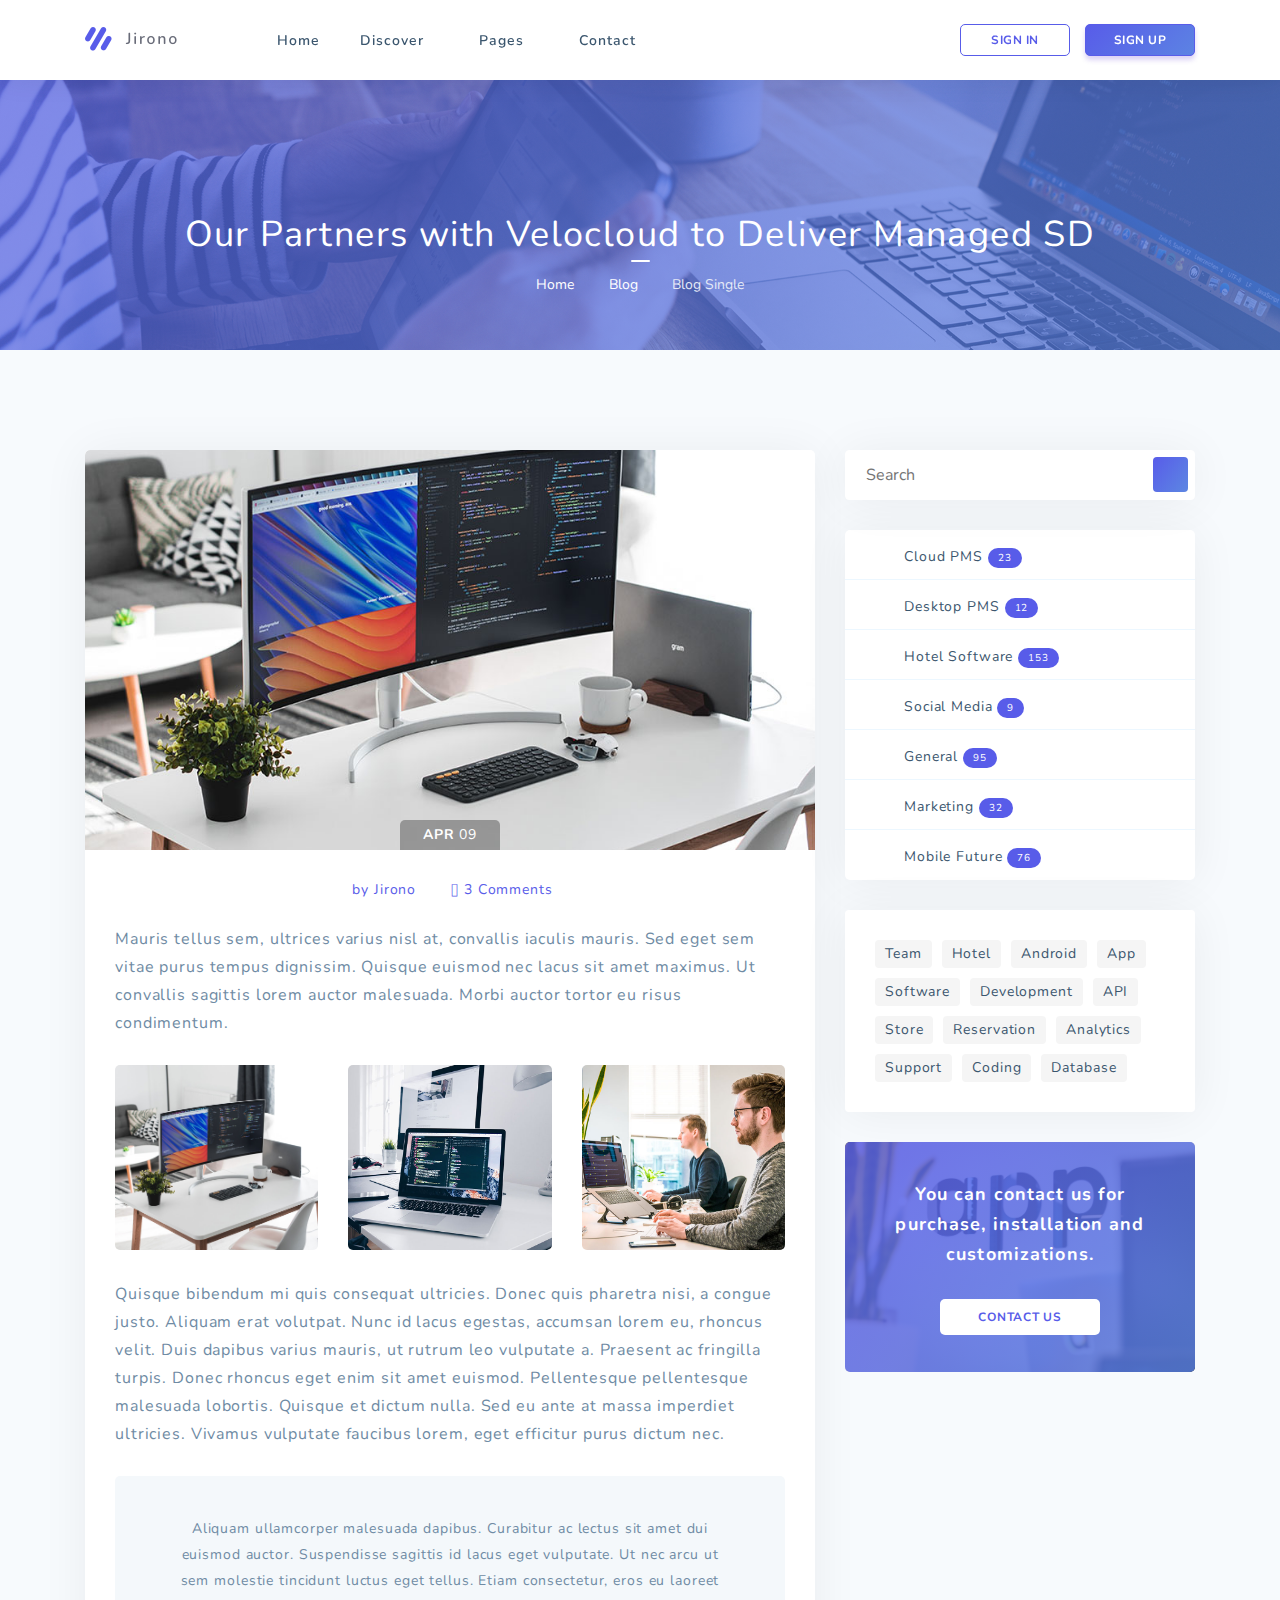
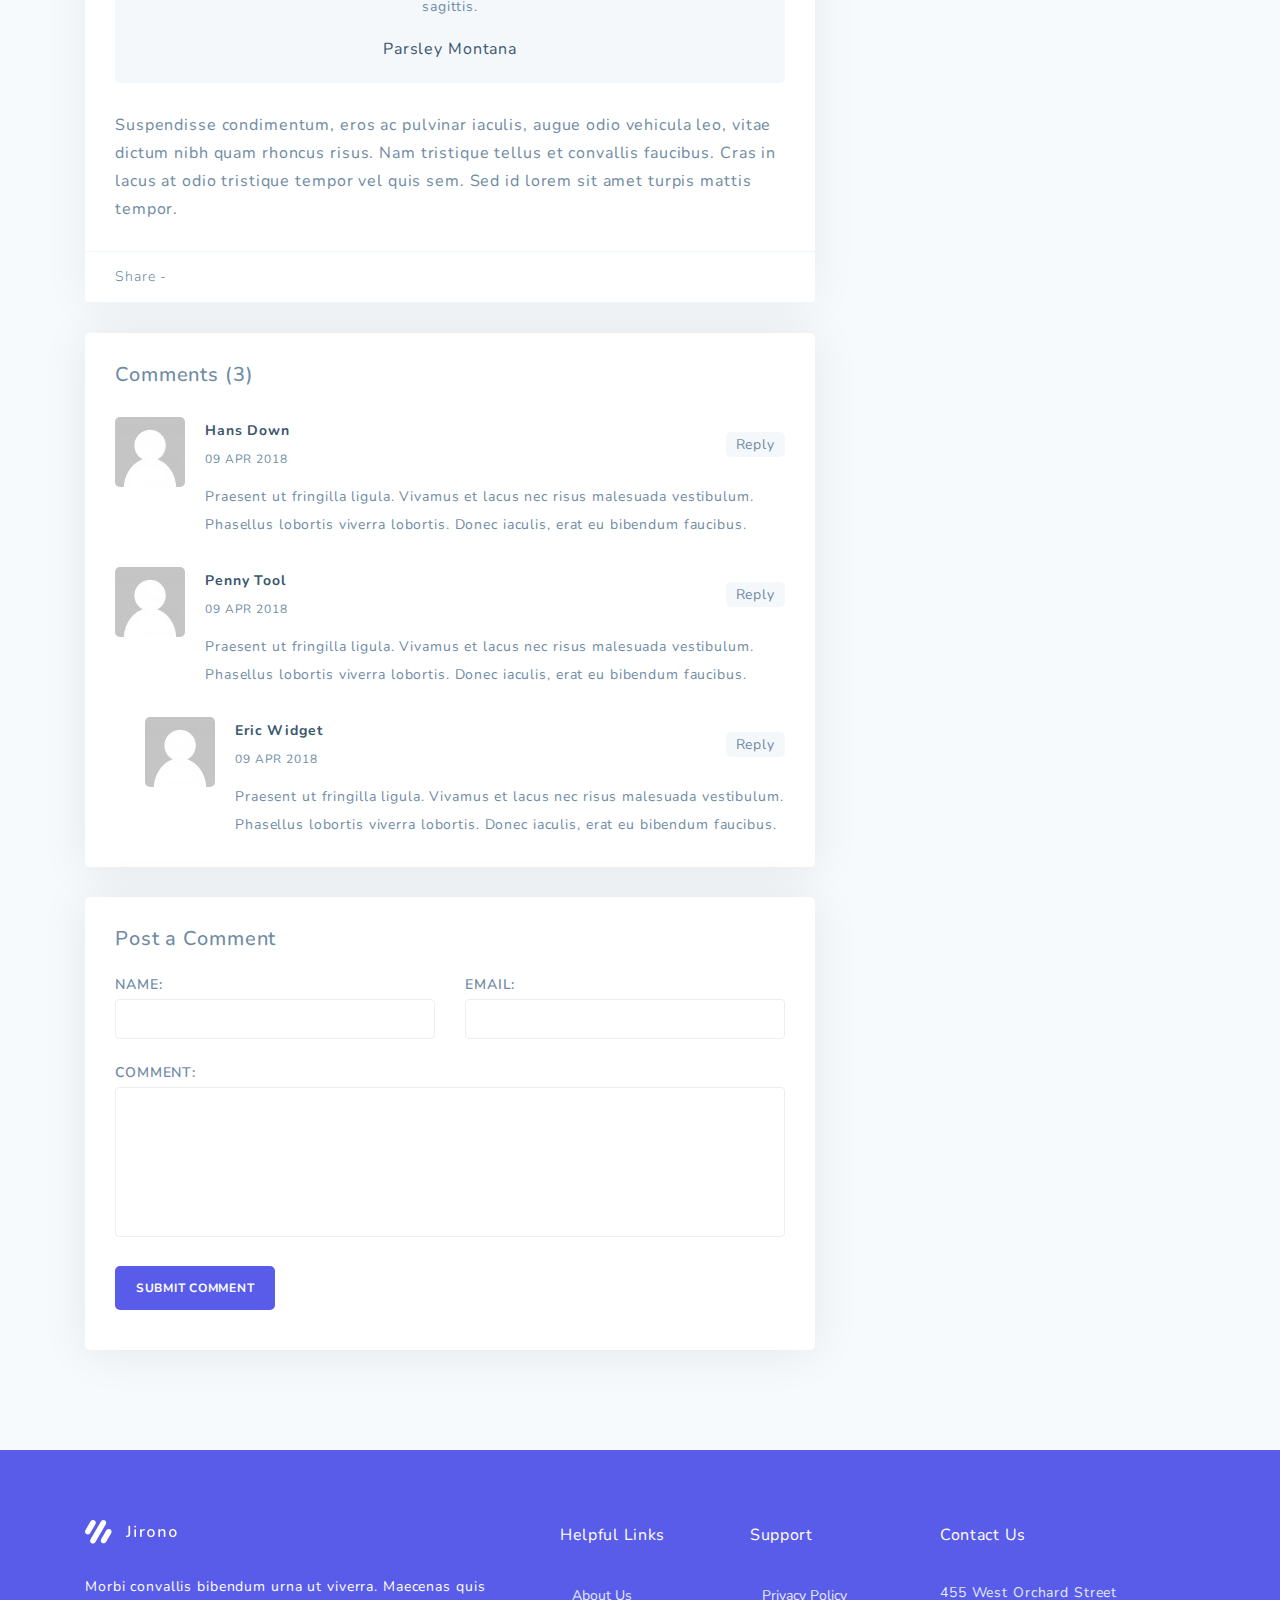
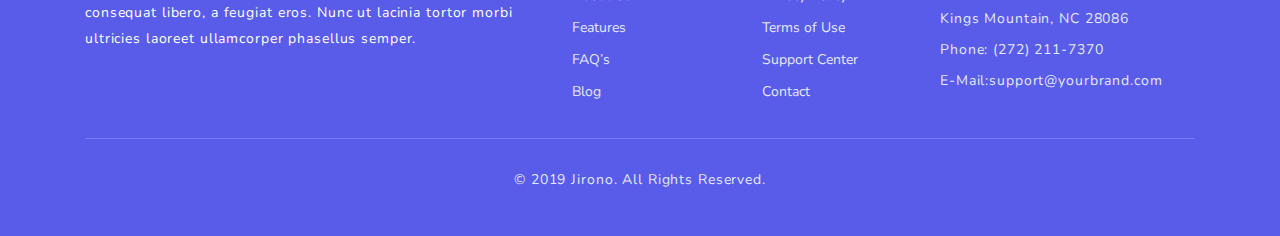
==== commit a7789c00: "base task completed" ====
--- a/blue-blog-single.html
+++ b/blue-blog-single.html
@@ -33,7 +33,7 @@
                         <a href="blue-index.html" class="logo">
                             <img src="assets/images/logo-blue.png">
                         </a>
-                        <ul class="nav">
+                        <ul class="nav" id="burger-nav">
                             <li><a href="blue-index.html#welcome">Home</a></li>
                             <li class="submenu">
                                 <a href="javascript:;">Discover</a>
--- a/assets/css/blog-single.css
+++ b/assets/css/blog-single.css
@@ -1,4 +1,81 @@
 @import url("https://fonts.googleapis.com/css?family=Nunito:300,400,600,700&subset=latin-ext");
+@-webkit-keyframes loader {
+  0% {
+    left: -100px;
+  }
+  100% {
+    left: 110%;
+  }
+}
+@keyframes loader {
+  0% {
+    left: -100px;
+  }
+  100% {
+    left: 110%;
+  }
+}
+
+@-webkit-keyframes animate {
+  17% {
+    border-bottom-right-radius: 3px;
+  }
+  25% {
+    -webkit-transform: translateY(9px) rotate(22.5deg);
+            transform: translateY(9px) rotate(22.5deg);
+  }
+  50% {
+    -webkit-transform: translateY(18px) scale(1, 0.9) rotate(45deg);
+            transform: translateY(18px) scale(1, 0.9) rotate(45deg);
+    border-bottom-right-radius: 40px;
+  }
+  75% {
+    -webkit-transform: translateY(9px) rotate(67.5deg);
+            transform: translateY(9px) rotate(67.5deg);
+  }
+  100% {
+    -webkit-transform: translateY(0) rotate(90deg);
+            transform: translateY(0) rotate(90deg);
+  }
+}
+
+@keyframes animate {
+  17% {
+    border-bottom-right-radius: 3px;
+  }
+  25% {
+    -webkit-transform: translateY(9px) rotate(22.5deg);
+            transform: translateY(9px) rotate(22.5deg);
+  }
+  50% {
+    -webkit-transform: translateY(18px) scale(1, 0.9) rotate(45deg);
+            transform: translateY(18px) scale(1, 0.9) rotate(45deg);
+    border-bottom-right-radius: 40px;
+  }
+  75% {
+    -webkit-transform: translateY(9px) rotate(67.5deg);
+            transform: translateY(9px) rotate(67.5deg);
+  }
+  100% {
+    -webkit-transform: translateY(0) rotate(90deg);
+            transform: translateY(0) rotate(90deg);
+  }
+}
+
+@-webkit-keyframes shadow {
+  50% {
+    -webkit-transform: scale(1.2, 1);
+            transform: scale(1.2, 1);
+  }
+}
+
+@keyframes shadow {
+  50% {
+    -webkit-transform: scale(1.2, 1);
+            transform: scale(1.2, 1);
+  }
+}
+
 #imgfix_wrapper_layer_0_0 .imgfix_src_img {
   left: -999999px;
   right: -999999px;
@@ -273,12 +350,12 @@
   margin-bottom: 50px;
 }
 
+.center-text p {
+  margin-bottom: 30px;
+}
+
 .center-text.colored {
   color: #E5E9F7;
-}
-
-.center-text p {
-  margin-bottom: 30px;
 }
 
 .left-text {
@@ -289,12 +366,12 @@
   letter-spacing: 1px;
 }
 
+.left-text p {
+  margin-bottom: 30px;
+}
+
 .left-text.light {
   color: #E5E9F7;
-}
-
-.left-text p {
-  margin-bottom: 30px;
 }
 
 .left-text p.dark {
@@ -505,19 +582,18 @@
   overflow: hidden;
 }
 
+blockquote .author {
+  color: #3B566E;
+  text-align: center;
+}
+
 blockquote .text {
   position: relative;
   text-align: center;
 }
 
-blockquote .text p {
-  position: relative;
-  width: 100%;
-  z-index: 2;
-  margin-bottom: 10px !important;
-}
-
 blockquote .text:before {
+  font-family: FontAwesome;
   content: "\f10d";
   position: absolute;
   left: 0px;
@@ -528,6 +604,7 @@
 }
 
 blockquote .text:after {
+  font-family: FontAwesome;
   content: "\f10e";
   position: absolute;
   right: 0px;
@@ -537,9 +614,11 @@
   color: #e1ecf4;
 }
 
-blockquote .author {
-  color: #3B566E;
-  text-align: center;
+blockquote .text p {
+  position: relative;
+  width: 100%;
+  z-index: 2;
+  margin-bottom: 10px !important;
 }
 
 .page-gallery {
@@ -570,6 +649,10 @@
   .btn-home {
     margin-bottom: 10px;
   }
+}
+
+.fa-comment-o:before {
+  content: "\f075";
 }
 
 .header-area {
@@ -726,8 +809,43 @@
   display: none;
 }
 
-.header-area .main-nav .menu-trigger span,
-.header-area .main-nav .menu-trigger span:before,
+.header-area .main-nav .menu-trigger span {
+  -webkit-transition: all 0.4s;
+  transition: all 0.4s;
+  background-color: #3B566E;
+  display: block;
+  position: absolute;
+  width: 30px;
+  height: 2px;
+  left: 0;
+  top: 16px;
+}
+
+.header-area .main-nav .menu-trigger span:before {
+  -webkit-transition: all 0.4s;
+  transition: all 0.4s;
+  background-color: #3B566E;
+  display: block;
+  position: absolute;
+  width: 30px;
+  height: 2px;
+  left: 0;
+  -webkit-transition: all 0.4s;
+  transition: all 0.4s;
+  background-color: #3B566E;
+  display: block;
+  position: absolute;
+  width: 30px;
+  height: 2px;
+  left: 0;
+  width: 75%;
+  content: "";
+  -webkit-transform-origin: 33% 100%;
+  transform-origin: 33% 100%;
+  top: -10px;
+  z-index: 10;
+}
+
 .header-area .main-nav .menu-trigger span:after {
   -webkit-transition: all 0.4s;
   transition: all 0.4s;
@@ -737,10 +855,6 @@
   width: 30px;
   height: 2px;
   left: 0;
-}
-
-.header-area .main-nav .menu-trigger span:before,
-.header-area .main-nav .menu-trigger span:after {
   -webkit-transition: all 0.4s;
   transition: all 0.4s;
   background-color: #3B566E;
@@ -750,44 +864,28 @@
   height: 2px;
   left: 0;
   width: 75%;
-}
-
-.header-area .main-nav .menu-trigger span:before,
-.header-area .main-nav .menu-trigger span:after {
   content: "";
-}
-
-.header-area .main-nav .menu-trigger span {
-  top: 16px;
-}
-
-.header-area .main-nav .menu-trigger span:before {
-  -webkit-transform-origin: 33% 100%;
-  transform-origin: 33% 100%;
-  top: -10px;
-  z-index: 10;
-}
-
-.header-area .main-nav .menu-trigger span:after {
   -webkit-transform-origin: 33% 0;
   transform-origin: 33% 0;
   top: 10px;
 }
 
-.header-area .main-nav .menu-trigger.active span,
-.header-area .main-nav .menu-trigger.active span:before,
+.header-area .main-nav .menu-trigger.active span {
+  background-color: transparent;
+  width: 100%;
+}
+
+.header-area .main-nav .menu-trigger.active span:before {
+  background-color: transparent;
+  width: 100%;
+  -webkit-transform: translateY(6px) translateX(1px) rotate(45deg);
+  transform: translateY(6px) translateX(1px) rotate(45deg);
+  background-color: #3B566E;
+}
+
 .header-area .main-nav .menu-trigger.active span:after {
   background-color: transparent;
   width: 100%;
-}
-
-.header-area .main-nav .menu-trigger.active span:before {
-  -webkit-transform: translateY(6px) translateX(1px) rotate(45deg);
-  transform: translateY(6px) translateX(1px) rotate(45deg);
-  background-color: #3B566E;
-}
-
-.header-area .main-nav .menu-trigger.active span:after {
   -webkit-transform: translateY(-6px) translateX(1px) rotate(-45deg);
   transform: translateY(-6px) translateX(1px) rotate(-45deg);
   background-color: #3B566E;
@@ -1085,7 +1183,9 @@
     font-size: 14px;
     top: 15px;
   }
-  .header-area .main-nav .nav li.submenu:hover ul,
+  .header-area .main-nav .nav li.submenu:hover ul {
+    height: 0px;
+  }
   .header-area .main-nav .nav li.submenu:focus ul {
     height: 0px;
   }
@@ -1104,7 +1204,7 @@
 
 .welcome-area {
   overflow: hidden;
-  position: relative;
+  position: relative !important;
   padding-top: 150px;
   padding-bottom: 100px;
   background: #fff url(../images/header-bg.svg) top left no-repeat;
@@ -1114,7 +1214,7 @@
 
 .welcome-area:after {
   content: '';
-  position: absolute;
+  position: static;
   width: 100%;
   height: 100%;
   background: none;
@@ -1348,24 +1448,22 @@
   opacity: 0;
 }
 
-.features-small-item.active:before,
 .features-small-item:hover:before {
   opacity: 1;
 }
 
-.features-small-item.active .features-title,
 .features-small-item:hover .features-title {
   color: #ffffff;
 }
 
-.features-small-item.active p,
 .features-small-item:hover p {
   color: #E5E9F7;
 }
 
-.features-small-item.active a span,
-.features-small-item.active a i,
-.features-small-item:hover a span,
+.features-small-item:hover a span {
+  color: #fff;
+}
+
 .features-small-item:hover a i {
   color: #fff;
 }
@@ -1424,7 +1522,6 @@
   display: inline-block;
   height: 20px;
   line-height: 20px;
-  float: left;
   margin-right: 10px;
 }
 
@@ -1433,7 +1530,26 @@
   display: inline-block;
   height: 20px;
   line-height: 20px;
-  float: left;
+}
+
+.features-small-item.active:before {
+  opacity: 1;
+}
+
+.features-small-item.active .features-title {
+  color: #ffffff;
+}
+
+.features-small-item.active p {
+  color: #E5E9F7;
+}
+
+.features-small-item.active a span {
+  color: #fff;
+}
+
+.features-small-item.active a i {
+  color: #fff;
 }
 
 .services {
@@ -1717,6 +1833,115 @@
   }
   .parallax-counter .parallax-content .count-item strong {
     margin-top: 0px;
+  }
+}
+
+footer {
+  background: #585CE9;
+  padding-top: 70px;
+}
+
+footer img.logo {
+  margin-bottom: 30px;
+}
+
+footer .text {
+  font-weight: 400;
+  font-size: 14px;
+  color: #fff;
+  line-height: 26px;
+  letter-spacing: 0.88px;
+}
+
+footer h5 {
+  font-weight: 400;
+  font-size: 16px;
+  color: #fff;
+  letter-spacing: 0.69px;
+  line-height: 30px;
+  margin-bottom: 30px !important;
+}
+
+footer .footer-nav li a {
+  display: block;
+  overflow: hidden;
+}
+
+footer .footer-nav li a:hover span {
+  padding-left: 5px;
+}
+
+footer .footer-nav li a i {
+  float: left;
+  height: 32px;
+  line-height: 32px;
+  margin-right: 12px;
+  font-size: 14px;
+  color: #fff;
+}
+
+footer .footer-nav li a span {
+  float: left;
+  height: 32px;
+  line-height: 32px;
+  font-weight: 400;
+  font-size: 14px;
+  color: #E5E9F7;
+  -webkit-transition: all 0.3s ease 0s;
+  transition: all 0.3s ease 0s;
+}
+
+footer .address p {
+  display: block;
+  overflow: hidden;
+  font-weight: 400;
+  font-size: 14px;
+  color: #E5E9F7;
+  line-height: 26px;
+  letter-spacing: 0.88px;
+  margin-bottom: 5px;
+}
+
+footer .address p a {
+  color: #E5E9F7;
+}
+
+footer .address .social {
+  overflow: hidden;
+  margin-top: 5px;
+}
+
+footer .address .social li {
+  float: left;
+  font-size: 16px;
+  margin-right: 10px;
+}
+
+footer .address .social li a {
+  color: #E5E9F7;
+}
+
+footer .copyright {
+  text-align: center;
+  border-top: 1px solid #777BFF;
+  margin-top: 30px;
+  padding-top: 30px;
+  padding-bottom: 30px;
+  font-weight: 400;
+  font-size: 14px;
+  color: #E5E9F7;
+  letter-spacing: 0.88px;
+}
+
+@media (max-width: 991px) {
+  footer .text {
+    margin-bottom: 30px;
+  }
+  footer h5 {
+    margin-bottom: 15px;
+  }
+  footer .footer-nav {
+    margin-bottom: 30px;
   }
 }
 
@@ -1854,40 +2079,6 @@
   margin-bottom: 30px;
 }
 
-.pricing-item.active .pricing-header {
-  position: relative;
-  overflow: hidden;
-}
-
-.pricing-item.active .pricing-header:before {
-  content: '';
-  position: absolute;
-  width: 100%;
-  height: 100%;
-  left: 0px;
-  right: 0px;
-  margin: auto;
-  background-image: linear-gradient(135deg, #585CE9 0%, #5C83E3 100%);
-}
-
-.pricing-item.active .pricing-header .pricing-title {
-  color: #fff;
-}
-
-.pricing-item.active .pricing-header .number {
-  background: #fff;
-  -webkit-box-shadow: 0 2px 48px 0 rgba(0, 0, 0, 0.13);
-          box-shadow: 0 2px 48px 0 rgba(0, 0, 0, 0.13);
-}
-
-.pricing-item.active .pricing-header .number:before {
-  border-bottom: 14px solid #fff;
-}
-
-.pricing-item.active .pricing-header .number:after {
-  border-top: 14px solid #fff;
-}
-
 .pricing-item .pricing-header {
   border-bottom: 1px solid #F7FAFD;
   text-align: center;
@@ -2001,13 +2192,43 @@
   position: relative;
 }
 
+.pricing-item.active .pricing-header {
+  position: relative;
+  overflow: hidden;
+}
+
+.pricing-item.active .pricing-header:before {
+  content: '';
+  position: absolute;
+  width: 100%;
+  height: 100%;
+  left: 0px;
+  right: 0px;
+  margin: auto;
+  background-image: linear-gradient(135deg, #585CE9 0%, #5C83E3 100%);
+}
+
+.pricing-item.active .pricing-header .pricing-title {
+  color: #fff;
+}
+
+.pricing-item.active .pricing-header .number {
+  background: #fff;
+  -webkit-box-shadow: 0 2px 48px 0 rgba(0, 0, 0, 0.13);
+          box-shadow: 0 2px 48px 0 rgba(0, 0, 0, 0.13);
+}
+
+.pricing-item.active .pricing-header .number:before {
+  border-bottom: 14px solid #fff;
+}
+
+.pricing-item.active .pricing-header .number:after {
+  border-top: 14px solid #fff;
+}
+
 .blog-post-thumb {
   text-align: center;
   margin-bottom: 30px;
-}
-
-.blog-post-thumb.big .img {
-  height: 400px;
 }
 
 .blog-post-thumb .img {
@@ -2164,6 +2385,10 @@
   margin: auto;
 }
 
+.blog-post-thumb.big .img {
+  height: 400px;
+}
+
 .blog-list .blog-post-thumb {
   margin-bottom: 30px;
   text-align: center;
@@ -2306,7 +2531,25 @@
   margin-bottom: 0px;
 }
 
-.post-comment .comment-form .form-item input,
+.post-comment .comment-form .form-item input {
+  border: 1px solid #eee;
+  width: 100%;
+  height: 40px;
+  outline: none;
+  padding-left: 20px;
+  padding-right: 20px;
+  -webkit-transition: all 0.3s ease 0s;
+  transition: all 0.3s ease 0s;
+  border-radius: 4px;
+  -webkit-appearance: none;
+  -moz-appearance: none;
+  appearance: none;
+}
+
+.post-comment .comment-form .form-item input:focus {
+  border: 1px solid #585CE9;
+}
+
 .post-comment .comment-form .form-item textarea {
   border: 1px solid #eee;
   width: 100%;
@@ -2320,19 +2563,15 @@
   -webkit-appearance: none;
   -moz-appearance: none;
   appearance: none;
-}
-
-.post-comment .comment-form .form-item input:focus,
-.post-comment .comment-form .form-item textarea:focus {
-  border: 1px solid #585CE9;
-}
-
-.post-comment .comment-form .form-item textarea {
   height: 150px;
   resize: none;
   padding: 20px;
 }
 
+.post-comment .comment-form .form-item textarea:focus {
+  border: 1px solid #585CE9;
+}
+
 .pagination {
   margin-bottom: 30px;
   margin-top: 30px;
@@ -2358,115 +2597,6 @@
 @media (max-width: 420px) {
   .blog-post-thumb.big .img {
     height: 200px;
-  }
-}
-
-footer {
-  background: #585CE9;
-  padding-top: 70px;
-}
-
-footer img.logo {
-  margin-bottom: 30px;
-}
-
-footer .text {
-  font-weight: 400;
-  font-size: 14px;
-  color: #fff;
-  line-height: 26px;
-  letter-spacing: 0.88px;
-}
-
-footer h5 {
-  font-weight: 400;
-  font-size: 16px;
-  color: #fff;
-  letter-spacing: 0.69px;
-  line-height: 30px;
-  margin-bottom: 30px !important;
-}
-
-footer .footer-nav li a {
-  display: block;
-  overflow: hidden;
-}
-
-footer .footer-nav li a:hover span {
-  padding-left: 5px;
-}
-
-footer .footer-nav li a i {
-  float: left;
-  height: 32px;
-  line-height: 32px;
-  margin-right: 12px;
-  font-size: 14px;
-  color: #fff;
-}
-
-footer .footer-nav li a span {
-  float: left;
-  height: 32px;
-  line-height: 32px;
-  font-weight: 400;
-  font-size: 14px;
-  color: #E5E9F7;
-  -webkit-transition: all 0.3s ease 0s;
-  transition: all 0.3s ease 0s;
-}
-
-footer .address p {
-  display: block;
-  overflow: hidden;
-  font-weight: 400;
-  font-size: 14px;
-  color: #E5E9F7;
-  line-height: 26px;
-  letter-spacing: 0.88px;
-  margin-bottom: 5px;
-}
-
-footer .address p a {
-  color: #E5E9F7;
-}
-
-footer .address .social {
-  overflow: hidden;
-  margin-top: 5px;
-}
-
-footer .address .social li {
-  float: left;
-  font-size: 16px;
-  margin-right: 10px;
-}
-
-footer .address .social li a {
-  color: #E5E9F7;
-}
-
-footer .copyright {
-  text-align: center;
-  border-top: 1px solid #777BFF;
-  margin-top: 30px;
-  padding-top: 30px;
-  padding-bottom: 30px;
-  font-weight: 400;
-  font-size: 14px;
-  color: #E5E9F7;
-  letter-spacing: 0.88px;
-}
-
-@media (max-width: 991px) {
-  footer .text {
-    margin-bottom: 30px;
-  }
-  footer h5 {
-    margin-bottom: 15px;
-  }
-  footer .footer-nav {
-    margin-bottom: 30px;
   }
 }
 
@@ -2586,14 +2716,6 @@
   float: left;
   width: 100%;
   margin-bottom: 100px;
-}
-
-.page .page-bottom .about.left .about-image {
-  float: right;
-}
-
-.page .page-bottom .about.left .about-text {
-  left: 0px;
 }
 
 .page .page-bottom .about .about-image {
@@ -2641,6 +2763,14 @@
   margin-bottom: 20px;
 }
 
+.page .page-bottom .about.left .about-image {
+  float: right;
+}
+
+.page .page-bottom .about.left .about-text {
+  left: 0px;
+}
+
 .page .page-bottom .features-small-item p {
   margin-bottom: 0px !important;
 }
@@ -2763,7 +2893,6 @@
   width: 20px;
   height: 20px;
   line-height: 14px;
-  float: left;
   border-radius: 100px;
   border-top-right-radius: 0;
   text-align: center;
@@ -2865,7 +2994,6 @@
 }
 
 aside.default-aside .sidebar ul li a span {
-  float: right;
   margin-right: 30px;
   display: inline-block;
   background: #585CE9;
@@ -3104,7 +3232,27 @@
   margin-bottom: 28px;
 }
 
-.contact-bottom .contact-form input,
+.contact-bottom .contact-form input {
+  border: 1px solid #eee;
+  width: 100%;
+  height: 50px;
+  outline: none;
+  padding-left: 20px;
+  padding-right: 20px;
+  -webkit-transition: all 0.3s ease 0s;
+  transition: all 0.3s ease 0s;
+  border-radius: 4px;
+  -webkit-appearance: none;
+  -moz-appearance: none;
+  appearance: none;
+  margin-bottom: 30px;
+}
+
+.contact-bottom .contact-form input:focus {
+  border: 1px solid #585CE9;
+  padding-left: 30px;
+}
+
 .contact-bottom .contact-form textarea {
   border: 1px solid #eee;
   width: 100%;
@@ -3119,18 +3267,14 @@
   -moz-appearance: none;
   appearance: none;
   margin-bottom: 30px;
-}
-
-.contact-bottom .contact-form input:focus,
+  height: 150px;
+  resize: none;
+  padding: 20px;
+}
+
 .contact-bottom .contact-form textarea:focus {
   border: 1px solid #585CE9;
   padding-left: 30px;
-}
-
-.contact-bottom .contact-form textarea {
-  height: 150px;
-  resize: none;
-  padding: 20px;
 }
 
 .contact-bottom .contact-form .btn-primary-line {
@@ -3204,86 +3348,4 @@
   -webkit-animation: shadow .5s linear infinite;
           animation: shadow .5s linear infinite;
 }
-
-@-webkit-keyframes loader {
-  0% {
-    left: -100px;
-  }
-  100% {
-    left: 110%;
-  }
-}
-
-@keyframes loader {
-  0% {
-    left: -100px;
-  }
-  100% {
-    left: 110%;
-  }
-}
-
-@-webkit-keyframes animate {
-  17% {
-    border-bottom-right-radius: 3px;
-  }
-  25% {
-    -webkit-transform: translateY(9px) rotate(22.5deg);
-            transform: translateY(9px) rotate(22.5deg);
-  }
-  50% {
-    -webkit-transform: translateY(18px) scale(1, 0.9) rotate(45deg);
-            transform: translateY(18px) scale(1, 0.9) rotate(45deg);
-    border-bottom-right-radius: 40px;
-  }
-  75% {
-    -webkit-transform: translateY(9px) rotate(67.5deg);
-            transform: translateY(9px) rotate(67.5deg);
-  }
-  100% {
-    -webkit-transform: translateY(0) rotate(90deg);
-            transform: translateY(0) rotate(90deg);
-  }
-}
-
-@keyframes animate {
-  17% {
-    border-bottom-right-radius: 3px;
-  }
-  25% {
-    -webkit-transform: translateY(9px) rotate(22.5deg);
-            transform: translateY(9px) rotate(22.5deg);
-  }
-  50% {
-    -webkit-transform: translateY(18px) scale(1, 0.9) rotate(45deg);
-            transform: translateY(18px) scale(1, 0.9) rotate(45deg);
-    border-bottom-right-radius: 40px;
-  }
-  75% {
-    -webkit-transform: translateY(9px) rotate(67.5deg);
-            transform: translateY(9px) rotate(67.5deg);
-  }
-  100% {
-    -webkit-transform: translateY(0) rotate(90deg);
-            transform: translateY(0) rotate(90deg);
-  }
-}
-
-@-webkit-keyframes shadow {
-  50% {
-    -webkit-transform: scale(1.2, 1);
-            transform: scale(1.2, 1);
-  }
-}
-
-@keyframes shadow {
-  50% {
-    -webkit-transform: scale(1.2, 1);
-            transform: scale(1.2, 1);
-  }
-}
-
-.fa-comment-o:before {
-  content: "\f075";
-}
 /*# sourceMappingURL=blog-single.css.map */